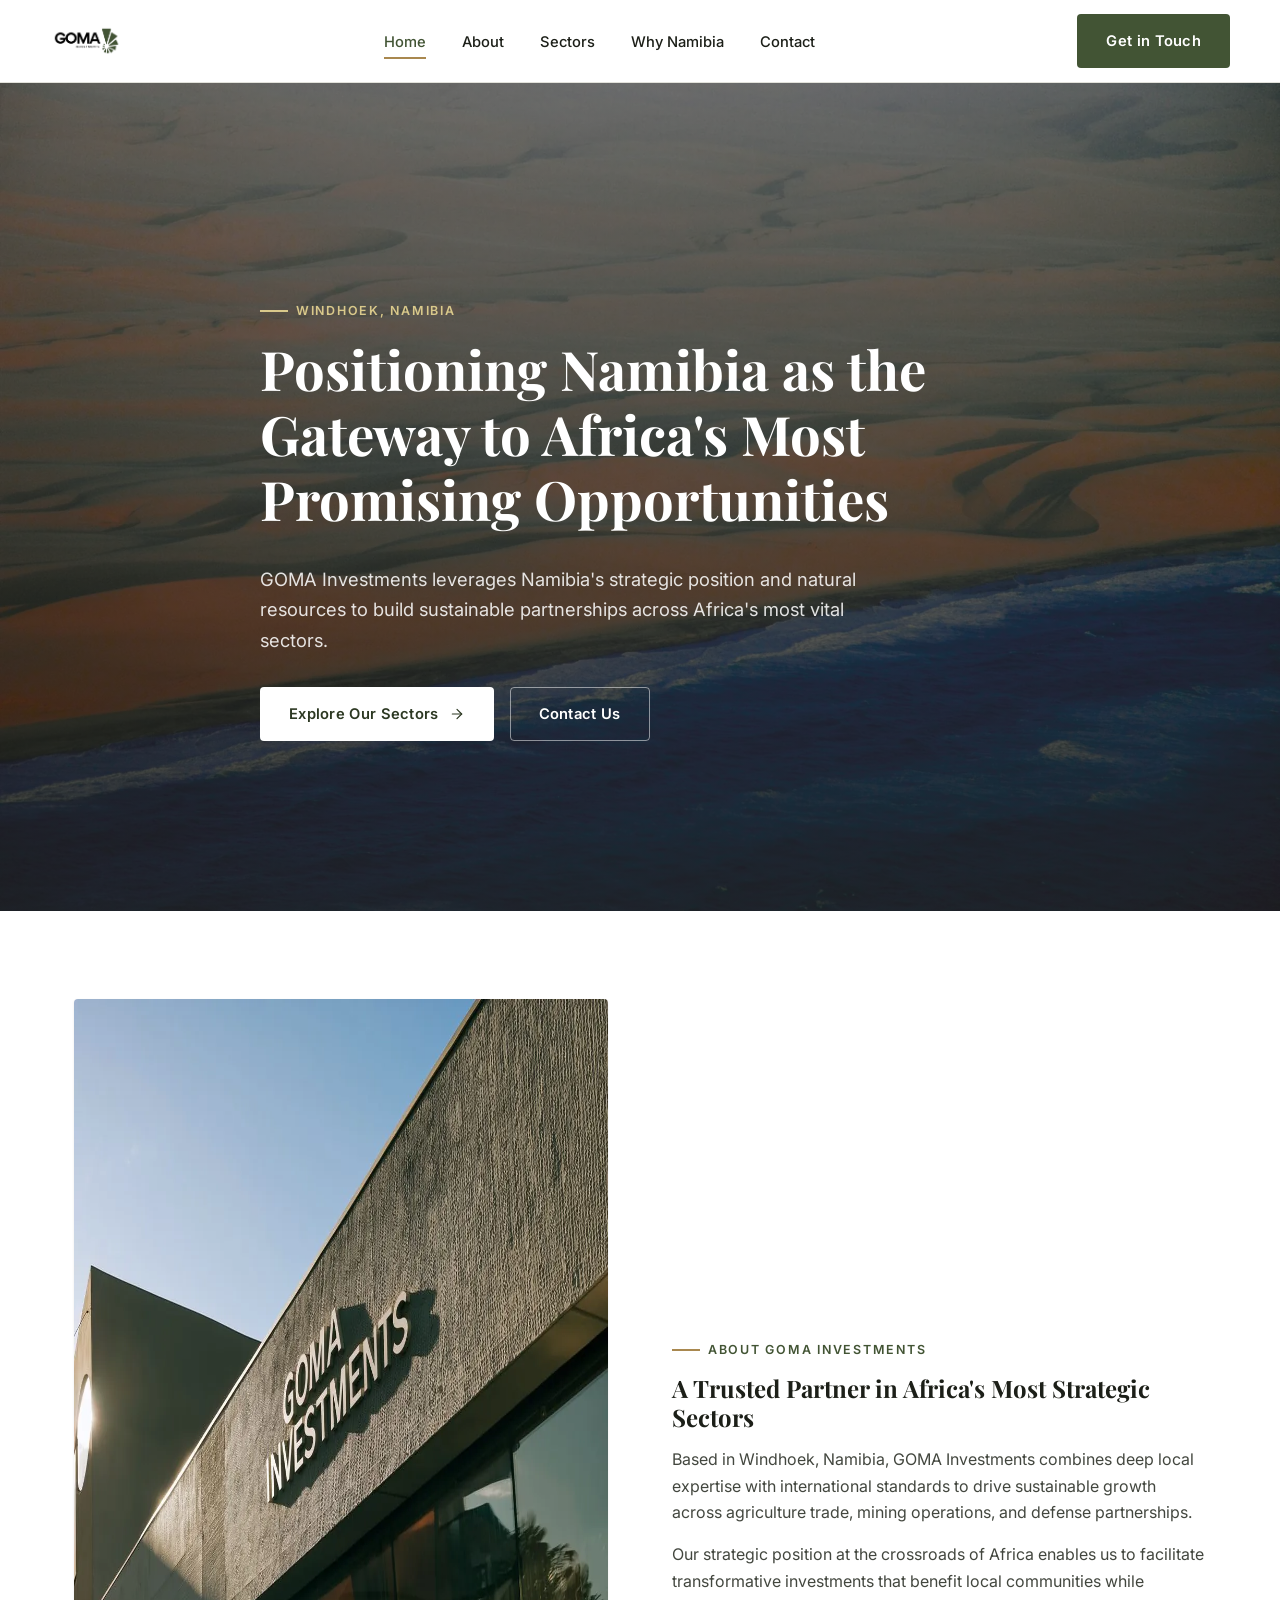
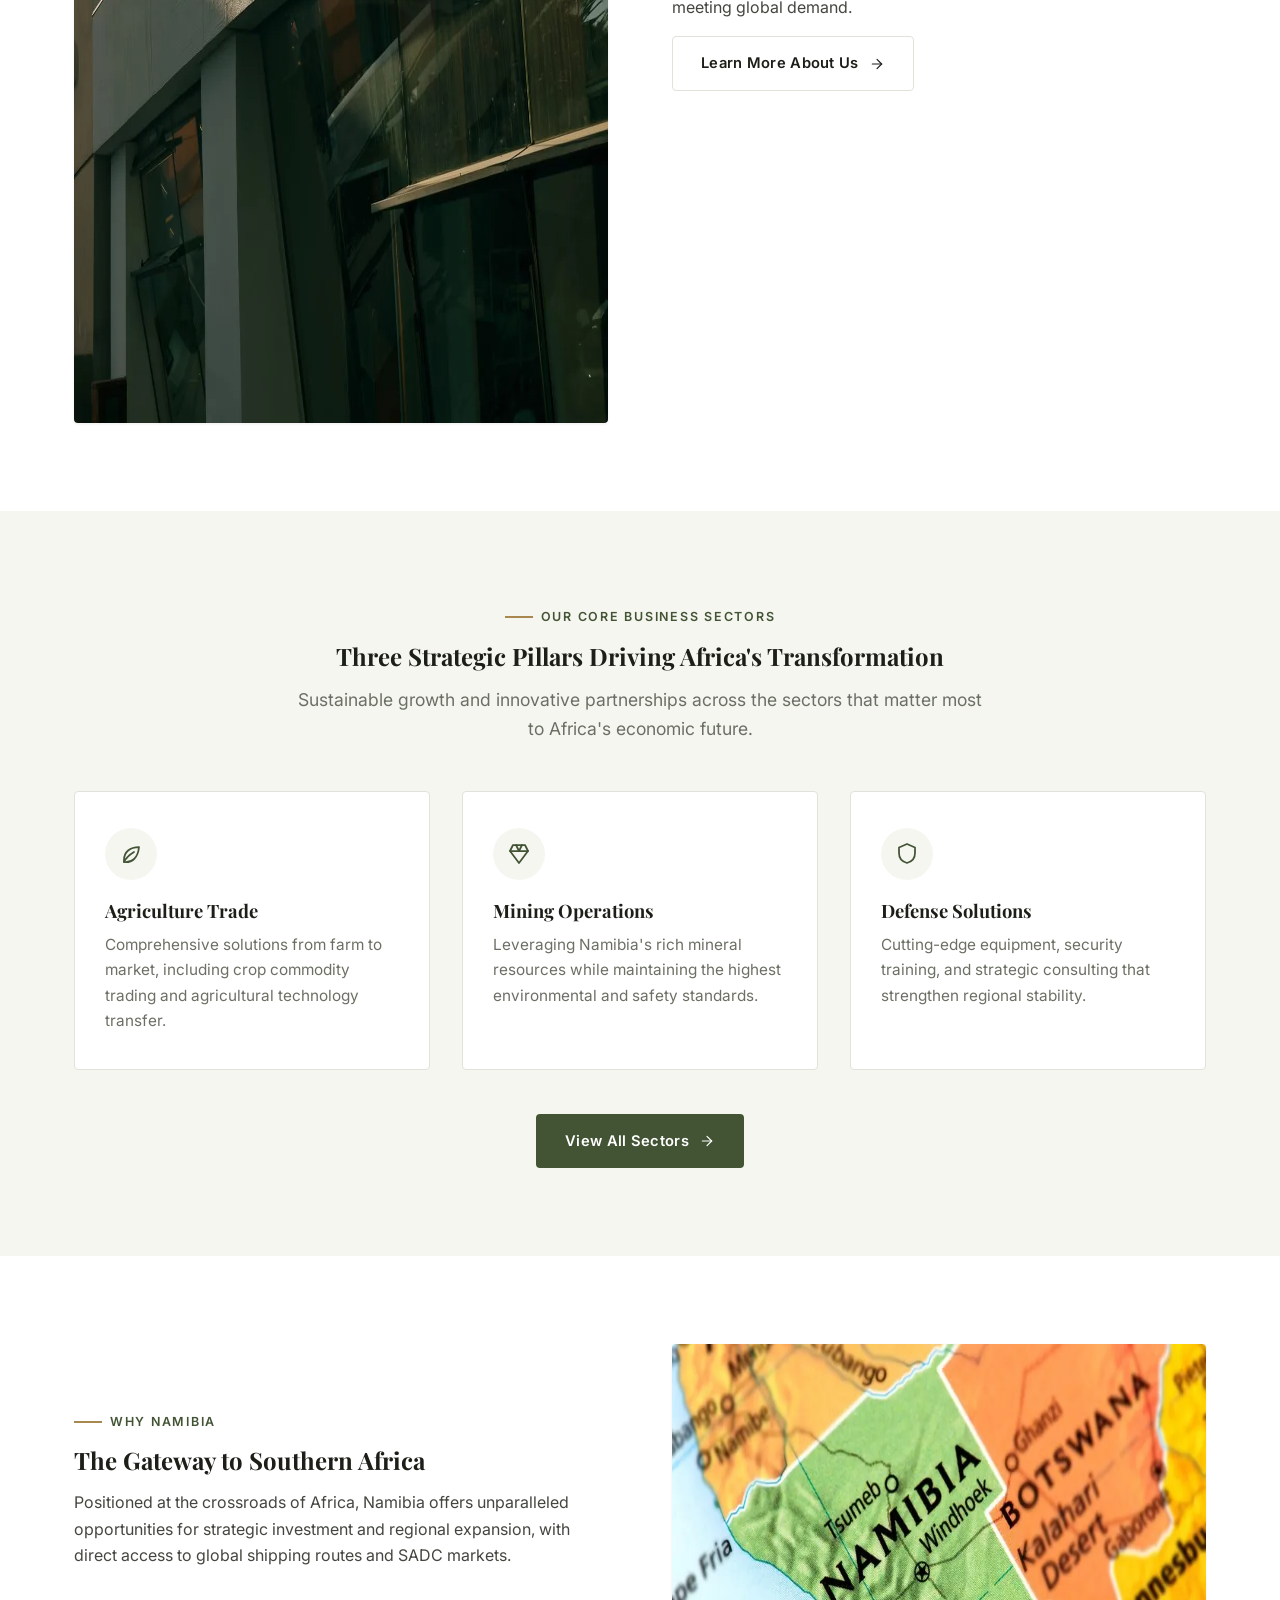
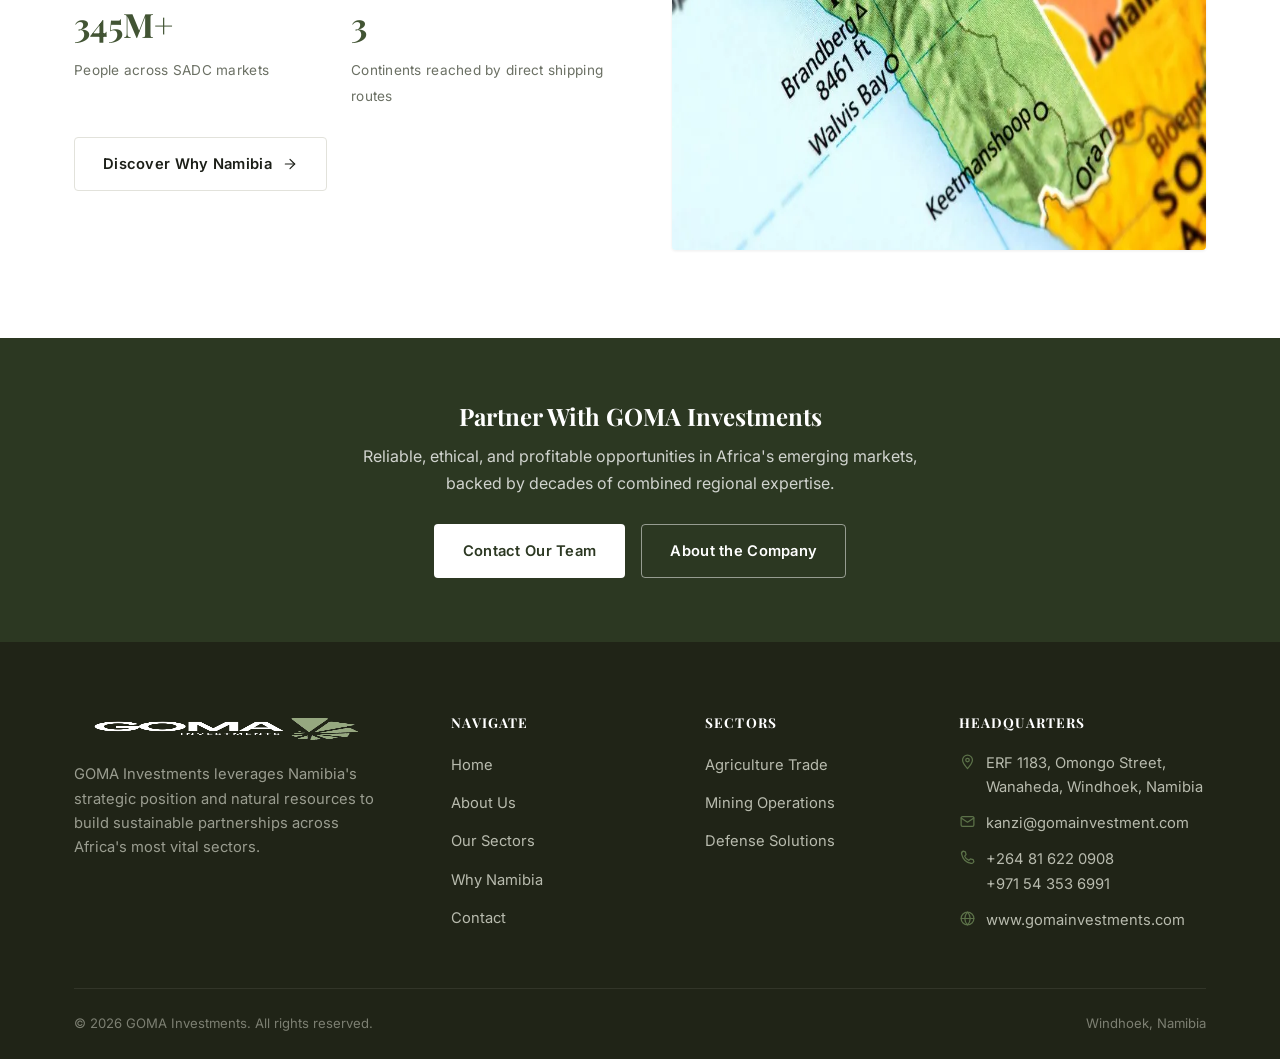
==== index.html @ 932aa3ae "Add GOMA Investments corporate site Multi-page static site built from the company profile PDF: Home," ====
<!DOCTYPE html>
<html lang="en">
<head>
<meta charset="UTF-8">
<meta name="viewport" content="width=device-width, initial-scale=1.0">
<title>GOMA Investments | Gateway to Africa's Opportunities</title>
<meta name="description" content="GOMA Investments is a Windhoek-based partner driving sustainable growth across agriculture trade, mining operations, and defense partnerships in Africa.">
<link rel="icon" type="image/png" sizes="32x32" href="assets/images/favicon-32.png">
<link rel="apple-touch-icon" href="assets/images/favicon-180.png">
<link rel="preconnect" href="https://fonts.googleapis.com">
<link rel="preconnect" href="https://fonts.gstatic.com" crossorigin>
<link href="https://fonts.googleapis.com/css2?family=Inter:wght@400;500;600&family=Playfair+Display:wght@700&display=swap" rel="stylesheet">
<link rel="stylesheet" href="assets/css/style.css">
<link rel="preload" as="image" href="assets/images/hero-skeleton-coast.webp" type="image/webp" fetchpriority="high">
</head>
<body>

<header class="site-header">
  <div class="container header-inner">
    <a href="index.html" class="brand"><img src="assets/images/logo.png" alt="GOMA Investments" width="305" height="143"></a>
    <nav class="main-nav" id="main-nav">
      <ul>
        <li><a href="index.html" aria-current="page">Home</a></li>
        <li><a href="about.html">About</a></li>
        <li><a href="sectors.html">Sectors</a></li>
        <li><a href="why-namibia.html">Why Namibia</a></li>
        <li><a href="contact.html">Contact</a></li>
      </ul>
    </nav>
    <div class="header-actions">
      <a href="contact.html" class="btn btn-primary header-cta">Get in Touch</a>
      <button class="nav-toggle" aria-label="Toggle navigation" aria-expanded="false">
        <svg class="icon" viewBox="0 0 24 24"><line x1="3" y1="6" x2="21" y2="6"/><line x1="3" y1="12" x2="21" y2="12"/><line x1="3" y1="18" x2="21" y2="18"/></svg>
      </button>
    </div>
  </div>
</header>

<main>

  <section class="hero">
    <picture>
      <source srcset="assets/images/hero-skeleton-coast.webp" type="image/webp">
      <img class="hero-bg" src="assets/images/hero-skeleton-coast.jpg" alt="" width="1920" height="1280" fetchpriority="high">
    </picture>
    <div class="container hero-content">
      <span class="eyebrow on-dark">Windhoek, Namibia</span>
      <h1>Positioning Namibia as the Gateway to Africa's Most Promising Opportunities</h1>
      <p class="lede">GOMA Investments leverages Namibia's strategic position and natural resources to build sustainable partnerships across Africa's most vital sectors.</p>
      <div class="hero-actions">
        <a href="sectors.html" class="btn btn-white">Explore Our Sectors
          <svg class="icon" viewBox="0 0 24 24"><line x1="5" y1="12" x2="19" y2="12"/><polyline points="12 5 19 12 12 19"/></svg>
        </a>
        <a href="contact.html" class="btn btn-on-dark">Contact Us</a>
      </div>
    </div>
  </section>

  <section class="section">
    <div class="container split">
      <div class="split-media">
        <picture>
          <source srcset="assets/images/office-building.webp" type="image/webp">
          <img src="assets/images/office-building.jpg" alt="GOMA Investments head office signage in Windhoek" width="1024" height="1024" loading="lazy">
        </picture>
      </div>
      <div class="split-copy">
        <span class="eyebrow">About GOMA Investments</span>
        <h2>A Trusted Partner in Africa's Most Strategic Sectors</h2>
        <p>Based in Windhoek, Namibia, GOMA Investments combines deep local expertise with international standards to drive sustainable growth across agriculture trade, mining operations, and defense partnerships.</p>
        <p>Our strategic position at the crossroads of Africa enables us to facilitate transformative investments that benefit local communities while meeting global demand.</p>
        <a href="about.html" class="btn btn-outline">Learn More About Us
          <svg class="icon" viewBox="0 0 24 24"><line x1="5" y1="12" x2="19" y2="12"/><polyline points="12 5 19 12 12 19"/></svg>
        </a>
      </div>
    </div>
  </section>

  <section class="section section--alt">
    <div class="container">
      <div class="section-head center">
        <span class="eyebrow">Our Core Business Sectors</span>
        <h2>Three Strategic Pillars Driving Africa's Transformation</h2>
        <p class="lede">Sustainable growth and innovative partnerships across the sectors that matter most to Africa's economic future.</p>
      </div>
      <div class="grid grid-3">
        <div class="card">
          <div class="icon-badge">
            <svg class="icon" viewBox="0 0 24 24"><path d="M5 20c8 1 14-4 15-15-9 0-15 5-15 13 0 .8 0 1.4 0 2z"/><path d="M5 20c2-4 5-7 10-10"/></svg>
          </div>
          <h3>Agriculture Trade</h3>
          <p>Comprehensive solutions from farm to market, including crop commodity trading and agricultural technology transfer.</p>
        </div>
        <div class="card">
          <div class="icon-badge">
            <svg class="icon" viewBox="0 0 24 24"><path d="M6 3h12l3 6-9 12L3 9z"/><path d="M3 9h18"/><path d="M9 3l3 6 3-6"/></svg>
          </div>
          <h3>Mining Operations</h3>
          <p>Leveraging Namibia's rich mineral resources while maintaining the highest environmental and safety standards.</p>
        </div>
        <div class="card">
          <div class="icon-badge">
            <svg class="icon" viewBox="0 0 24 24"><path d="M12 2l8 3.5V11c0 5.5-3.4 8.8-8 10-4.6-1.2-8-4.5-8-10V5.5L12 2z"/></svg>
          </div>
          <h3>Defense Solutions</h3>
          <p>Cutting-edge equipment, security training, and strategic consulting that strengthen regional stability.</p>
        </div>
      </div>
      <div class="text-center" style="margin-top:44px;">
        <a href="sectors.html" class="btn btn-primary">View All Sectors
          <svg class="icon" viewBox="0 0 24 24"><line x1="5" y1="12" x2="19" y2="12"/><polyline points="12 5 19 12 12 19"/></svg>
        </a>
      </div>
    </div>
  </section>

  <section class="section">
    <div class="container split reverse">
      <div class="split-media">
        <picture>
          <source srcset="assets/images/namibia-map.webp" type="image/webp">
          <img src="assets/images/namibia-map.jpg" alt="Map of Namibia showing Windhoek and regional neighbors" width="900" height="506" loading="lazy">
        </picture>
      </div>
      <div class="split-copy">
        <span class="eyebrow">Why Namibia</span>
        <h2>The Gateway to Southern Africa</h2>
        <p>Positioned at the crossroads of Africa, Namibia offers unparalleled opportunities for strategic investment and regional expansion, with direct access to global shipping routes and SADC markets.</p>
        <div class="grid grid-2" style="gap:20px; margin: 28px 0;">
          <div class="stat" style="text-align:left;">
            <strong>345M+</strong>
            <span>People across SADC markets</span>
          </div>
          <div class="stat" style="text-align:left;">
            <strong>3</strong>
            <span>Continents reached by direct shipping routes</span>
          </div>
        </div>
        <a href="why-namibia.html" class="btn btn-outline">Discover Why Namibia
          <svg class="icon" viewBox="0 0 24 24"><line x1="5" y1="12" x2="19" y2="12"/><polyline points="12 5 19 12 12 19"/></svg>
        </a>
      </div>
    </div>
  </section>

  <section class="cta-banner">
    <div class="container">
      <h2>Partner With GOMA Investments</h2>
      <p>Reliable, ethical, and profitable opportunities in Africa's emerging markets, backed by decades of combined regional expertise.</p>
      <div class="btn-group">
        <a href="contact.html" class="btn btn-white">Contact Our Team</a>
        <a href="about.html" class="btn btn-on-dark">About the Company</a>
      </div>
    </div>
  </section>

</main>

<footer class="site-footer">
  <div class="container">
    <div class="footer-grid">
      <div class="footer-brand">
        <img src="assets/images/logo-white.png" alt="GOMA Investments" width="305" height="143" loading="lazy">
        <p>GOMA Investments leverages Namibia's strategic position and natural resources to build sustainable partnerships across Africa's most vital sectors.</p>
      </div>
      <div class="footer-col">
        <h4>Navigate</h4>
        <ul>
          <li><a href="index.html">Home</a></li>
          <li><a href="about.html">About Us</a></li>
          <li><a href="sectors.html">Our Sectors</a></li>
          <li><a href="why-namibia.html">Why Namibia</a></li>
          <li><a href="contact.html">Contact</a></li>
        </ul>
      </div>
      <div class="footer-col">
        <h4>Sectors</h4>
        <ul>
          <li><a href="sectors.html#agriculture">Agriculture Trade</a></li>
          <li><a href="sectors.html#mining">Mining Operations</a></li>
          <li><a href="sectors.html#defense">Defense Solutions</a></li>
        </ul>
      </div>
      <div class="footer-col">
        <h4>Headquarters</h4>
        <div class="contact-line">
          <svg class="icon" viewBox="0 0 24 24"><path d="M12 22s7-7.58 7-12a7 7 0 1 0-14 0c0 4.42 7 12 7 12z"/><circle cx="12" cy="10" r="2.5"/></svg>
          <span>ERF 1183, Omongo Street, Wanaheda, Windhoek, Namibia</span>
        </div>
        <div class="contact-line" style="margin-top:12px;">
          <svg class="icon" viewBox="0 0 24 24"><rect x="3" y="5" width="18" height="14" rx="2"/><polyline points="3 7 12 13 21 7"/></svg>
          <a href="mailto:kanzi@gomainvestment.com">kanzi@gomainvestment.com</a>
        </div>
        <div class="contact-line" style="margin-top:12px;">
          <svg class="icon" viewBox="0 0 24 24"><path d="M6 3l3 1 1 4-2 2c1 3 3 5 6 6l2-2 4 1 1 3c-1 2-3 3-5 2-6-1-11-6-12-12-1-2 0-4 2-5z"/></svg>
          <span><a href="tel:+264816220908">+264 81 622 0908</a><br><a href="tel:+971543536991">+971 54 353 6991</a></span>
        </div>
        <div class="contact-line" style="margin-top:12px;">
          <svg class="icon" viewBox="0 0 24 24"><circle cx="12" cy="12" r="9"/><line x1="3" y1="12" x2="21" y2="12"/><path d="M12 3c2.5 2.7 3.8 6 3.8 9s-1.3 6.3-3.8 9c-2.5-2.7-3.8-6-3.8-9s1.3-6.3 3.8-9z"/></svg>
          <a href="https://www.gomainvestments.com" target="_blank" rel="noopener">www.gomainvestments.com</a>
        </div>
      </div>
    </div>
    <div class="footer-bottom">
      <span>&copy; <span data-year>2026</span> GOMA Investments. All rights reserved.</span>
      <span>Windhoek, Namibia</span>
    </div>
  </div>
</footer>

<script src="assets/js/main.js"></script>
</body>
</html>
---- assets/css/style.css ----
/* ==========================================================================
   GOMA Investments — corporate site stylesheet
   ========================================================================== */

:root {
  --color-primary: #425434;
  --color-primary-dark: #2c3822;
  --color-primary-light: #5c7249;
  --color-accent: #a9884f;
  --color-ink: #1c1f18;
  --color-body: #43473f;
  --color-muted: #6b7064;
  --color-line: #e2e2db;
  --color-surface: #ffffff;
  --color-surface-alt: #f6f6f1;
  --color-surface-dark: #202417;

  --font-heading: "Playfair Display", Georgia, "Times New Roman", serif;
  --font-body: "Inter", -apple-system, BlinkMacSystemFont, "Segoe UI", sans-serif;

  --container: 1180px;
  --radius: 4px;
  --shadow-sm: 0 1px 3px rgba(28, 31, 24, 0.08);
  --shadow-md: 0 12px 32px rgba(28, 31, 24, 0.12);
  --transition: 200ms ease;
}

/* ---------- Reset ---------- */
*, *::before, *::after { box-sizing: border-box; }
html { scroll-behavior: smooth; }
body {
  margin: 0;
  font-family: var(--font-body);
  color: var(--color-body);
  background: var(--color-surface);
  line-height: 1.65;
  -webkit-font-smoothing: antialiased;
}
img { max-width: 100%; display: block; }
a { color: inherit; text-decoration: none; }
ul { list-style: none; margin: 0; padding: 0; }
h1, h2, h3, h4 {
  font-family: var(--font-heading);
  color: var(--color-ink);
  line-height: 1.2;
  margin: 0 0 0.6em;
  font-weight: 700;
}
p { margin: 0 0 1em; }
button { font-family: inherit; }

.container {
  width: 100%;
  max-width: var(--container);
  margin: 0 auto;
  padding: 0 24px;
}

/* ---------- Utility ---------- */
.eyebrow {
  display: inline-flex;
  align-items: center;
  gap: 8px;
  font-size: 0.78rem;
  font-weight: 600;
  letter-spacing: 0.14em;
  text-transform: uppercase;
  color: var(--color-primary);
  margin-bottom: 14px;
}
.eyebrow::before {
  content: "";
  width: 28px;
  height: 2px;
  background: var(--color-accent);
  display: inline-block;
}
.eyebrow.on-dark { color: #d9c98b; }
.eyebrow.on-dark::before { background: #d9c98b; }
.section { padding: 88px 0; }
.section--alt { background: var(--color-surface-alt); }
.section--dark { background: var(--color-surface-dark); color: #d9dbd0; }
.section--dark h2, .section--dark h3 { color: #ffffff; }
.section-head { max-width: 700px; margin: 0 0 48px; }
.section-head.center { margin-left: auto; margin-right: auto; text-align: center; }
.lede { font-size: 1.1rem; color: var(--color-muted); }
.text-center { text-align: center; }

.grid { display: grid; gap: 32px; }
.grid-2 { grid-template-columns: repeat(2, 1fr); }
.grid-3 { grid-template-columns: repeat(3, 1fr); }
.grid-4 { grid-template-columns: repeat(4, 1fr); }

.icon {
  width: 22px;
  height: 22px;
  stroke: currentColor;
  fill: none;
  stroke-width: 1.75;
  stroke-linecap: round;
  stroke-linejoin: round;
  flex-shrink: 0;
}

/* ---------- Buttons ---------- */
.btn {
  display: inline-flex;
  align-items: center;
  gap: 10px;
  padding: 14px 28px;
  border-radius: var(--radius);
  font-size: 0.92rem;
  font-weight: 600;
  letter-spacing: 0.02em;
  border: 1px solid transparent;
  cursor: pointer;
  transition: background var(--transition), color var(--transition), border-color var(--transition), transform var(--transition);
}
.btn .icon { width: 16px; height: 16px; }
.btn-primary { background: var(--color-primary); color: #fff; }
.btn-primary:hover { background: var(--color-primary-dark); }
.btn-outline { background: transparent; color: var(--color-ink); border-color: var(--color-line); }
.btn-outline:hover { border-color: var(--color-primary); color: var(--color-primary); }
.btn-on-dark { background: transparent; color: #fff; border-color: rgba(255,255,255,0.5); }
.btn-on-dark:hover { background: #fff; color: var(--color-ink); border-color: #fff; }
.btn-white { background: #fff; color: var(--color-primary-dark); }
.btn-white:hover { background: var(--color-surface-alt); }

/* ---------- Header ---------- */
.site-header {
  position: sticky;
  top: 0;
  z-index: 100;
  background: rgba(255, 255, 255, 0.96);
  border-bottom: 1px solid var(--color-line);
  backdrop-filter: saturate(180%) blur(8px);
}
.header-inner {
  display: flex;
  align-items: center;
  justify-content: space-between;
  padding: 14px 0;
}
.brand { display: flex; align-items: center; }
.brand img { height: 34px; width: auto; }

.main-nav ul { display: flex; align-items: center; gap: 36px; }
.main-nav a {
  font-size: 0.92rem;
  font-weight: 500;
  color: var(--color-ink);
  padding: 6px 0;
  border-bottom: 2px solid transparent;
  transition: color var(--transition), border-color var(--transition);
}
.main-nav a:hover, .main-nav a[aria-current="page"] { color: var(--color-primary); border-color: var(--color-accent); }

.header-actions { display: flex; align-items: center; gap: 24px; }
.header-cta { display: none; }

.nav-toggle {
  display: none;
  align-items: center;
  justify-content: center;
  background: none;
  border: none;
  width: 44px;
  height: 44px;
  padding: 0;
  cursor: pointer;
  color: var(--color-ink);
}
.nav-toggle .icon { width: 24px; height: 24px; }

@media (min-width: 993px) {
  .header-cta { display: inline-flex; }
}

@media (max-width: 992px) {
  .main-nav {
    position: fixed;
    inset: 68px 0 0 0;
    background: #fff;
    transform: translateY(-8px);
    opacity: 0;
    visibility: hidden;
    pointer-events: none;
    transition: opacity var(--transition), transform var(--transition), visibility var(--transition);
    overflow-y: auto;
    border-top: 1px solid var(--color-line);
  }
  .main-nav.is-open {
    opacity: 1;
    visibility: visible;
    pointer-events: auto;
    transform: translateY(0);
  }
  .main-nav ul { flex-direction: column; align-items: flex-start; gap: 0; padding: 12px 24px 32px; }
  .main-nav li { width: 100%; }
  .main-nav a { display: block; padding: 16px 0; border-bottom: 1px solid var(--color-line); width: 100%; }
  .nav-toggle { display: inline-flex; }
}

/* ---------- Hero ---------- */
.hero {
  position: relative;
  color: #fff;
  display: flex;
  align-items: center;
  min-height: 92vh;
  overflow: hidden;
}
.hero-bg, .page-header-bg {
  position: absolute;
  inset: 0;
  width: 100%;
  height: 100%;
  object-fit: cover;
  z-index: 0;
}
.hero::after {
  content: "";
  position: absolute;
  inset: 0;
  z-index: 1;
  background: linear-gradient(180deg, rgba(28, 31, 24, 0.55) 0%, rgba(28, 31, 24, 0.72) 55%, rgba(28, 31, 24, 0.88) 100%);
}
.hero-content { position: relative; z-index: 2; max-width: 760px; padding: 140px 0 100px; }
.hero h1 { color: #fff; font-size: clamp(2.2rem, 4.5vw, 3.4rem); }
.hero .lede { color: rgba(255,255,255,0.86); font-size: 1.15rem; max-width: 600px; }
.hero-actions { display: flex; gap: 16px; flex-wrap: wrap; margin-top: 32px; }

.page-header {
  position: relative;
  color: #fff;
  padding: 200px 0 64px;
  overflow: hidden;
}
.page-header::after {
  content: "";
  position: absolute;
  inset: 0;
  z-index: 1;
  background: rgba(28, 31, 24, 0.68);
}
.page-header .container { position: relative; z-index: 2; }
.page-header h1 { color: #fff; margin-bottom: 10px; font-size: clamp(1.9rem, 4vw, 2.8rem); }
.breadcrumb { font-size: 0.85rem; color: rgba(255,255,255,0.7); }
.breadcrumb a:hover { color: #fff; }

/* ---------- Cards ---------- */
.card {
  background: var(--color-surface);
  border: 1px solid var(--color-line);
  border-radius: var(--radius);
  padding: 36px 30px;
  transition: box-shadow var(--transition), transform var(--transition);
}
.card:hover { box-shadow: var(--shadow-md); transform: translateY(-3px); }
.card .icon-badge { margin-bottom: 20px; }
.card h3 { font-size: 1.15rem; margin-bottom: 10px; }
.card p { color: var(--color-muted); margin-bottom: 0; font-size: 0.96rem; }

.icon-badge {
  width: 52px;
  height: 52px;
  border-radius: 50%;
  background: var(--color-surface-alt);
  color: var(--color-primary);
  display: inline-flex;
  align-items: center;
  justify-content: center;
}
.icon-badge .icon { width: 24px; height: 24px; }

/* ---------- Split / media rows ---------- */
.split {
  display: grid;
  grid-template-columns: 1fr 1fr;
  gap: 64px;
  align-items: center;
}
.split img { border-radius: var(--radius); box-shadow: var(--shadow-sm); }
.split.reverse .split-media { order: 2; }

.stat-strip {
  display: grid;
  grid-template-columns: repeat(4, 1fr);
  gap: 32px;
  padding: 44px 0;
}
.stat { text-align: center; }
.stat strong {
  display: block;
  font-family: var(--font-heading);
  font-size: 2.1rem;
  color: var(--color-primary);
  margin-bottom: 4px;
}
.stat span { font-size: 0.85rem; color: var(--color-muted); letter-spacing: 0.02em; }
.section--dark .stat strong { color: #ffffff; }
.section--dark .stat span { color: #b8bbae; }

/* ---------- Sector blocks ---------- */
.sector-block {
  display: grid;
  grid-template-columns: 1fr 1fr;
  gap: 0;
  border: 1px solid var(--color-line);
  border-radius: var(--radius);
  overflow: hidden;
  margin-bottom: 32px;
}
.sector-media {
  position: relative;
  min-height: 320px;
  background-size: cover;
  background-position: center;
}
.sector-media.is-graphic {
  background: linear-gradient(135deg, var(--color-primary-dark), var(--color-primary) 60%, var(--color-primary-light));
  display: flex;
  align-items: center;
  justify-content: center;
}
.sector-media.is-graphic .icon { width: 92px; height: 92px; stroke-width: 1; color: rgba(255,255,255,0.9); }
.sector-copy { padding: 48px; display: flex; flex-direction: column; justify-content: center; }
.sector-copy .icon-badge { margin-bottom: 18px; }
.sector-copy h2 { font-size: 1.6rem; }
.sector-list { margin-top: 20px; display: grid; gap: 12px; }
.sector-list li { display: flex; align-items: flex-start; gap: 10px; font-size: 0.95rem; color: var(--color-body); }
.sector-list .icon { width: 18px; height: 18px; color: var(--color-primary); margin-top: 2px; }
.sector-block.reverse .sector-copy { order: 2; }
.sector-block.reverse .sector-media { order: 1; }

/* ---------- CTA banner ---------- */
.cta-banner {
  background: var(--color-primary-dark);
  color: #fff;
  padding: 64px 0;
  text-align: center;
}
.cta-banner h2 { color: #fff; margin-bottom: 12px; }
.cta-banner p { color: rgba(255,255,255,0.78); max-width: 560px; margin: 0 auto 28px; }
.cta-banner .btn-group { display: flex; gap: 16px; justify-content: center; flex-wrap: wrap; }

/* ---------- Contact ---------- */
.contact-grid { display: grid; grid-template-columns: 1fr 1.2fr; gap: 48px; }
.contact-info-list { display: grid; gap: 24px; margin-top: 28px; }
.contact-info-item { display: flex; gap: 16px; align-items: flex-start; }
.contact-info-item h4 { margin-bottom: 4px; font-size: 1rem; }
.contact-info-item p { color: var(--color-muted); margin-bottom: 0; }
.map-frame {
  width: 100%;
  height: 100%;
  min-height: 420px;
  border: 1px solid var(--color-line);
  border-radius: var(--radius);
  overflow: hidden;
}
.map-frame iframe { width: 100%; height: 100%; min-height: 420px; border: 0; filter: grayscale(0.15) contrast(1.02); }

/* ---------- Footer ---------- */
.site-footer { background: var(--color-surface-dark); color: #b8bbae; padding: 72px 0 0; }
.footer-grid {
  display: grid;
  grid-template-columns: 1.6fr 1fr 1fr 1.2fr;
  gap: 48px;
  padding-bottom: 56px;
  border-bottom: 1px solid rgba(255,255,255,0.08);
}
.footer-brand img { height: 30px; margin-bottom: 18px; }
.footer-brand p { color: #9a9d90; font-size: 0.92rem; max-width: 320px; }
.footer-col h4 { color: #fff; font-size: 0.85rem; letter-spacing: 0.08em; text-transform: uppercase; margin-bottom: 20px; }
.footer-col ul { display: grid; gap: 12px; }
.footer-col a { font-size: 0.92rem; color: #b8bbae; transition: color var(--transition); }
.footer-col a:hover { color: #fff; }
.footer-col .contact-line { display: flex; gap: 10px; align-items: flex-start; font-size: 0.92rem; color: #b8bbae; }
.footer-col .icon { width: 17px; height: 17px; margin-top: 2px; color: var(--color-primary-light); }
.footer-bottom {
  display: flex;
  justify-content: space-between;
  align-items: center;
  padding: 24px 0;
  font-size: 0.82rem;
  color: #7c7f72;
  flex-wrap: wrap;
  gap: 12px;
}

/* ---------- Responsive ---------- */
@media (max-width: 900px) {
  .grid-4 { grid-template-columns: repeat(2, 1fr); }
  .grid-3 { grid-template-columns: repeat(2, 1fr); }
  .grid-2 { grid-template-columns: 1fr; }
  .split { grid-template-columns: 1fr; gap: 36px; }
  .split.reverse .split-media { order: 0; }
  .sector-block, .sector-block.reverse { grid-template-columns: 1fr; }
  .sector-block.reverse .sector-copy, .sector-block.reverse .sector-media { order: 0; }
  .sector-copy { padding: 36px 28px; }
  .sector-media { min-height: 240px; }
  .footer-grid { grid-template-columns: 1fr 1fr; }
  .contact-grid { grid-template-columns: 1fr; }
  .stat-strip { grid-template-columns: repeat(2, 1fr); }
  .map-frame, .map-frame iframe { min-height: 320px; }
}
@media (max-width: 560px) {
  .section { padding: 56px 0; }
  .grid { gap: 24px; }
  .grid-4, .grid-3 { grid-template-columns: 1fr; }
  .footer-grid { grid-template-columns: 1fr; }
  .stat-strip { grid-template-columns: 1fr 1fr; gap: 20px; }
  .hero { min-height: 640px; }
  .hero-content { padding: 120px 0 56px; }
  .page-header { padding: 128px 0 40px; }
  .card { padding: 28px 22px; }
  .sector-copy { padding: 28px 22px; }
  .split-copy .btn, .cta-banner .btn { width: 100%; justify-content: center; }
}
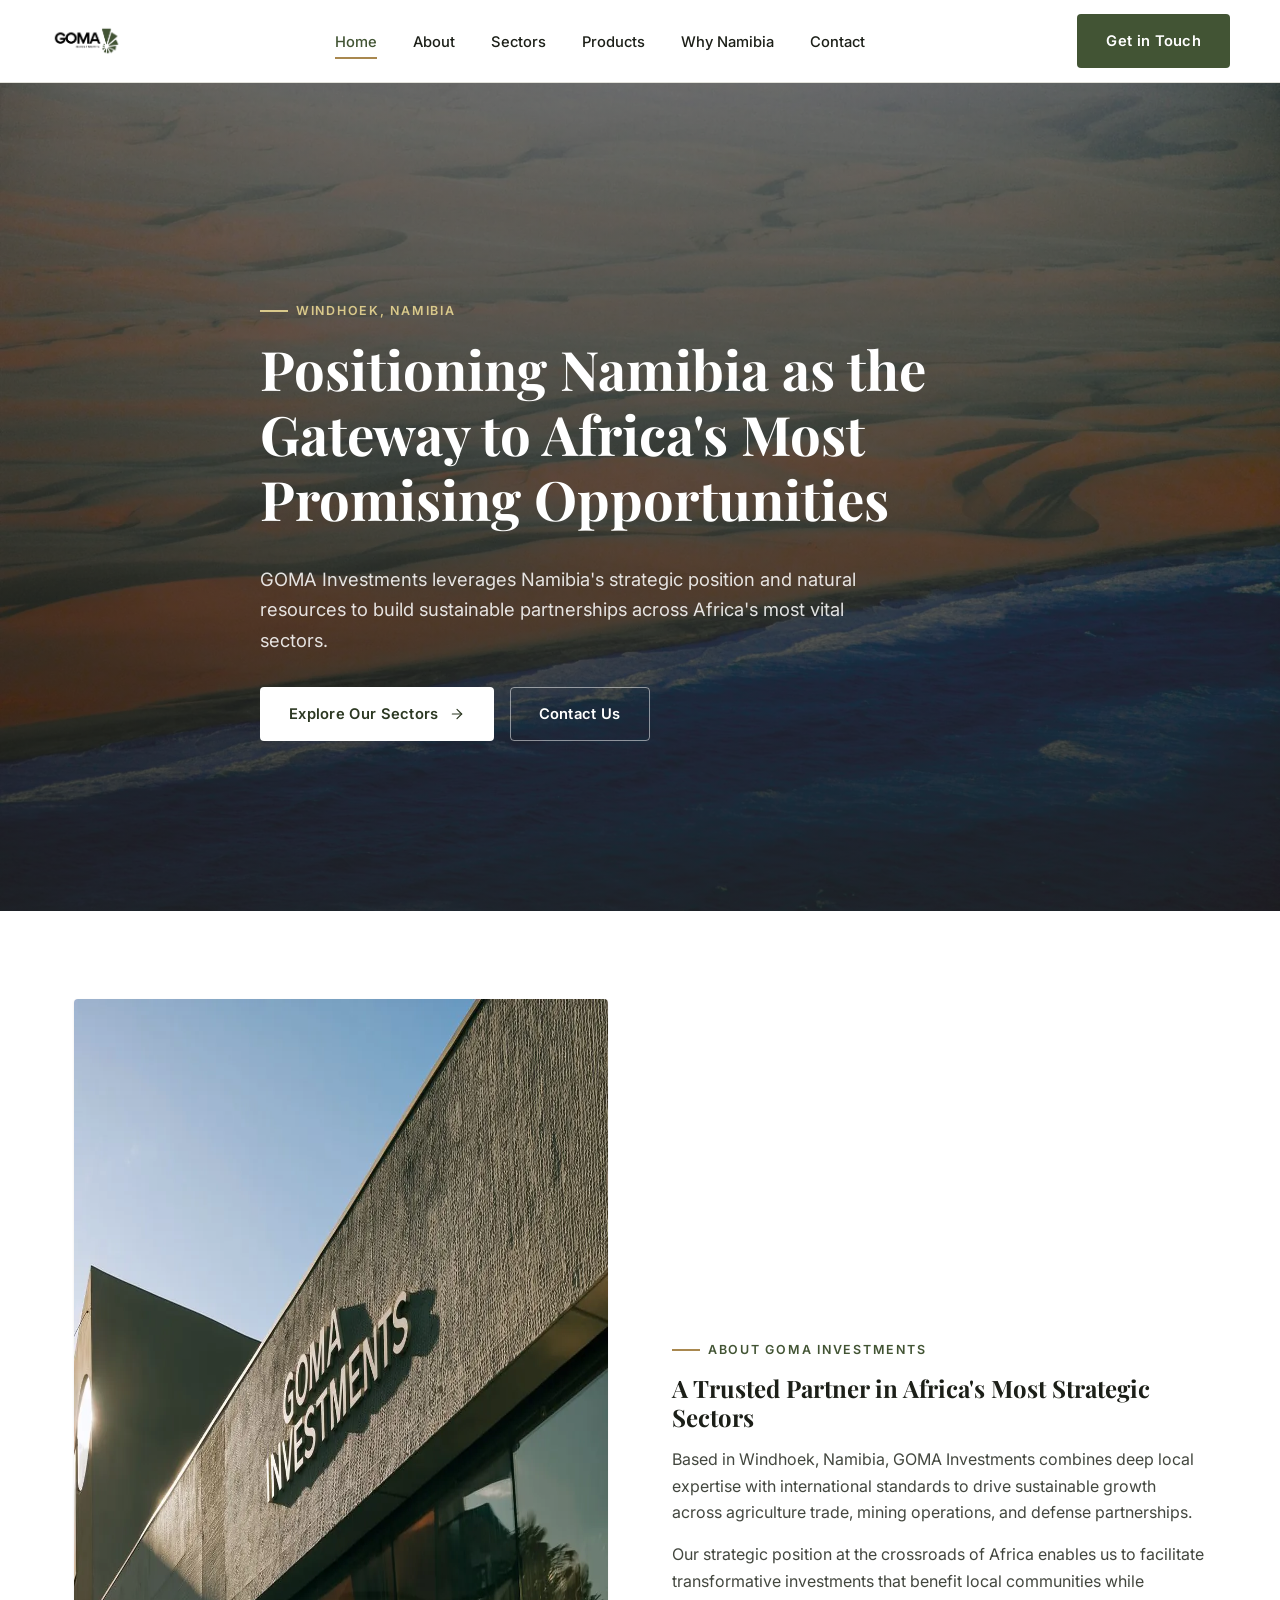
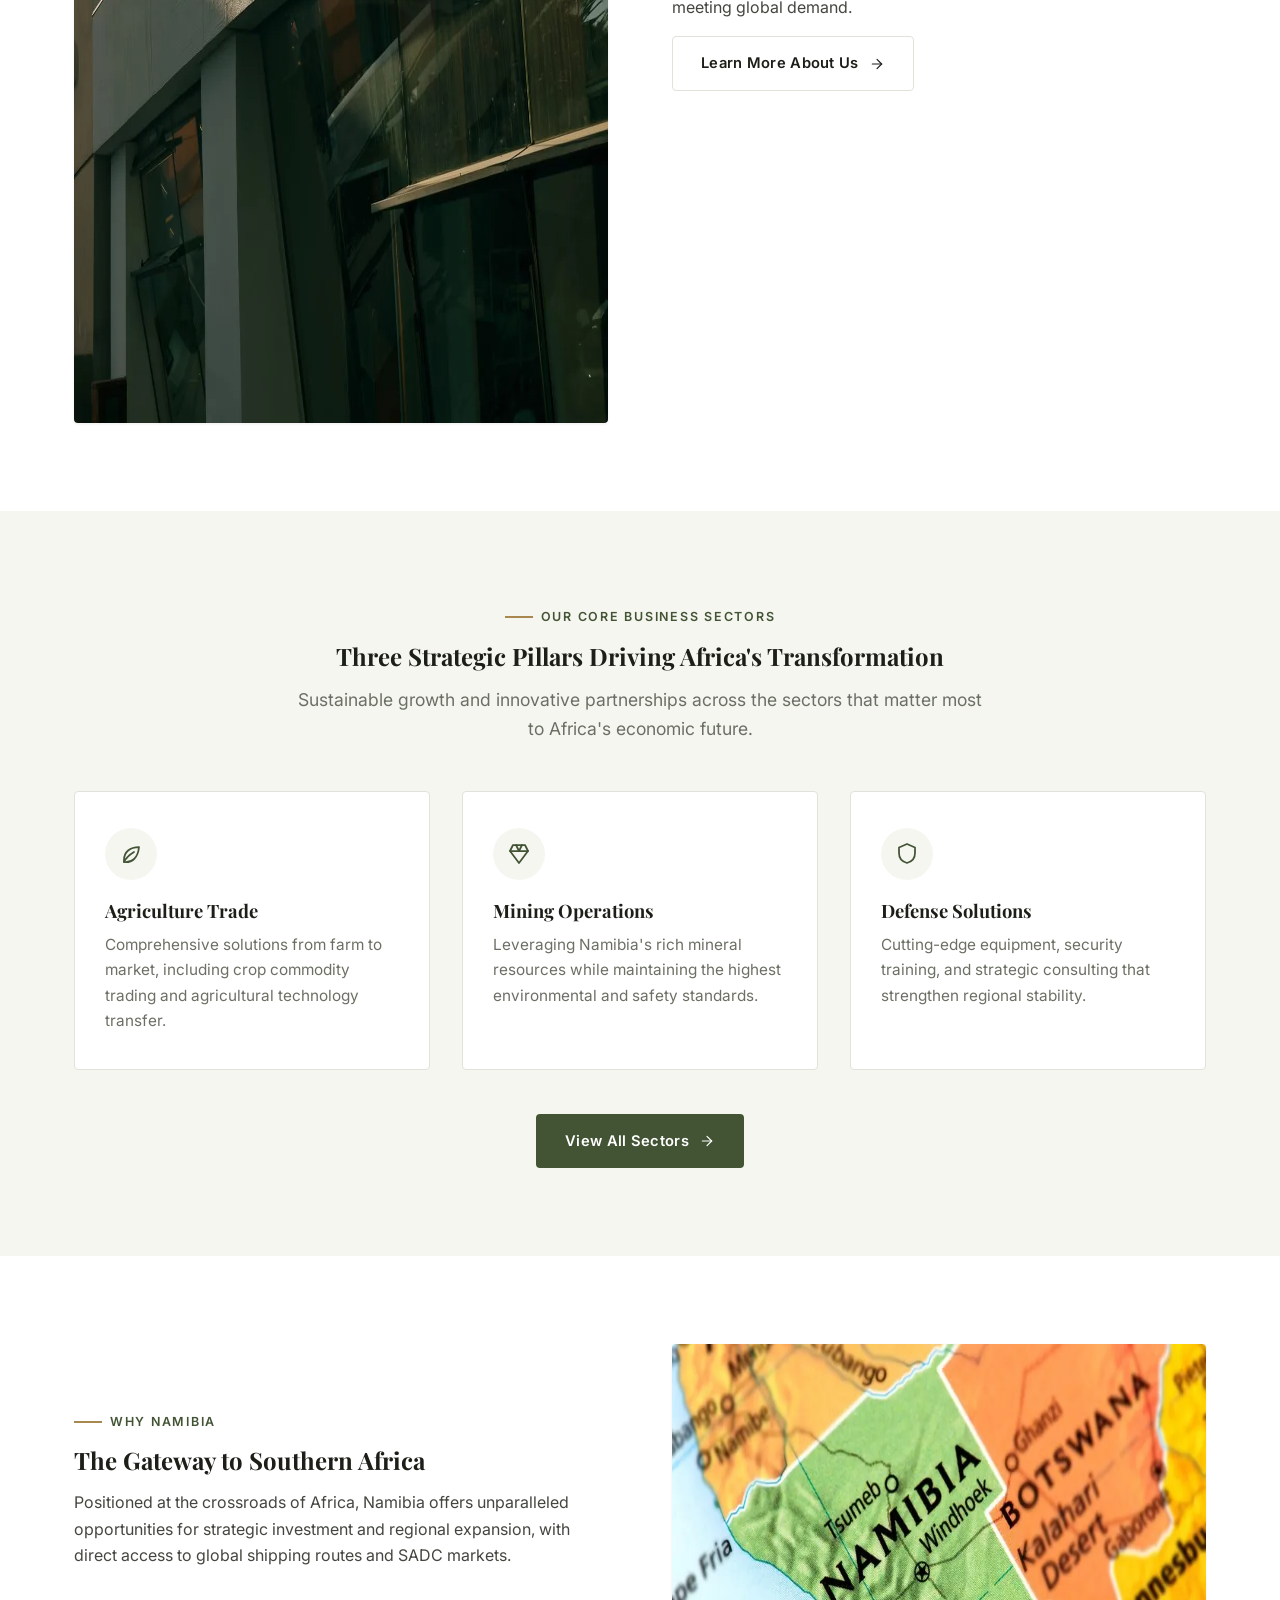
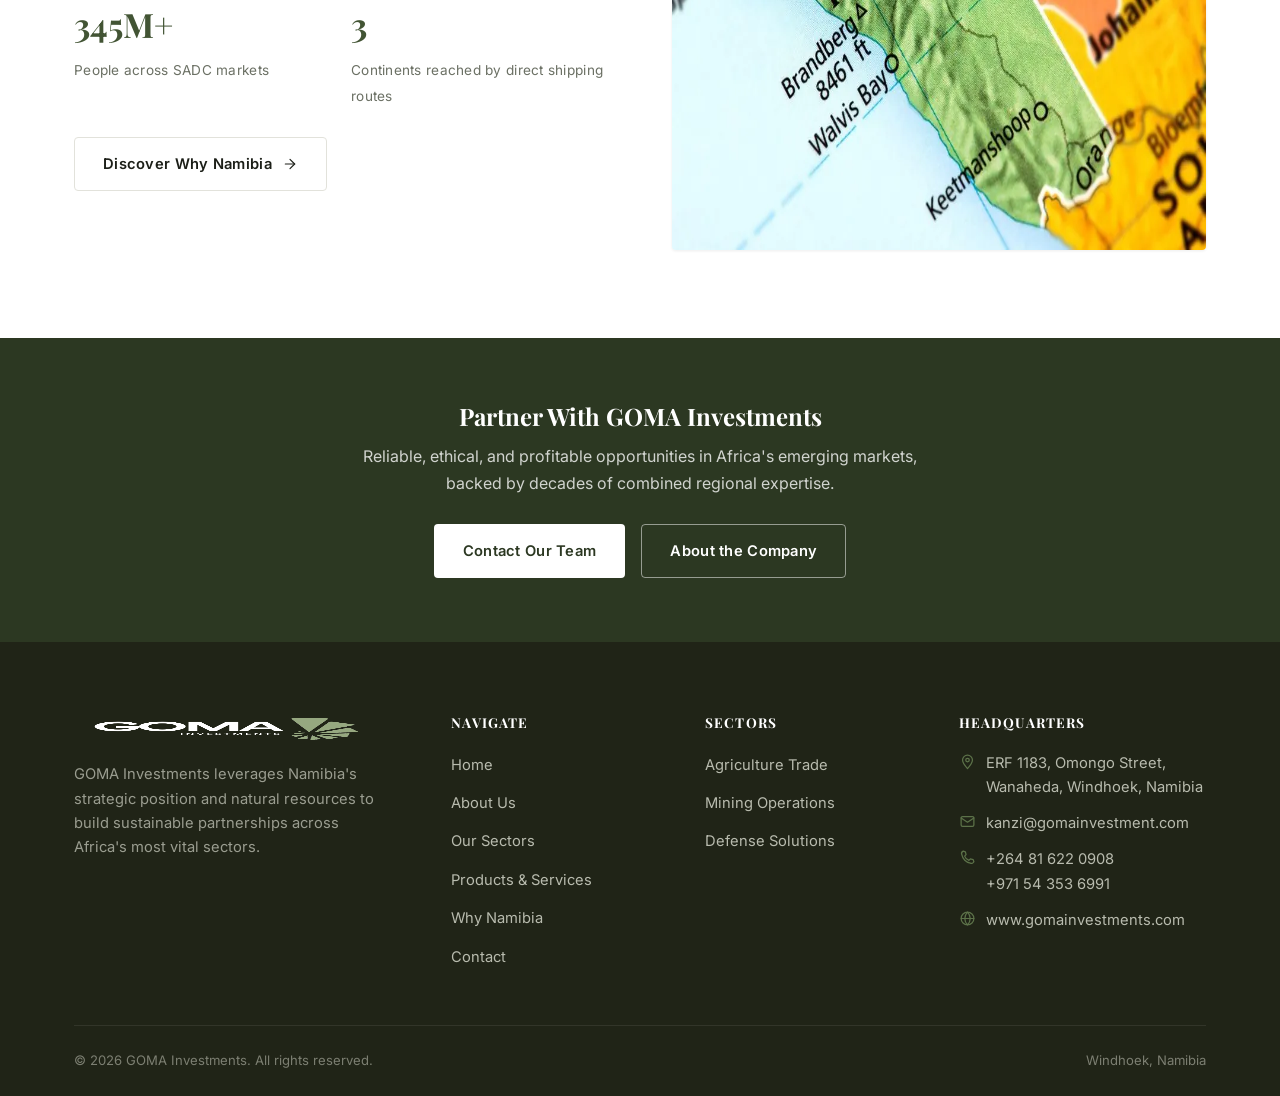
==== commit 719f25f7: "Add Products & Services page and fix mobile nav menu Adds a new page showcasing sourcing/procurement" ====
--- a/index.html
+++ b/index.html
@@ -23,6 +23,7 @@
         <li><a href="index.html" aria-current="page">Home</a></li>
         <li><a href="about.html">About</a></li>
         <li><a href="sectors.html">Sectors</a></li>
+        <li><a href="products.html">Products</a></li>
         <li><a href="why-namibia.html">Why Namibia</a></li>
         <li><a href="contact.html">Contact</a></li>
       </ul>
@@ -169,6 +170,7 @@
           <li><a href="index.html">Home</a></li>
           <li><a href="about.html">About Us</a></li>
           <li><a href="sectors.html">Our Sectors</a></li>
+          <li><a href="products.html">Products &amp; Services</a></li>
           <li><a href="why-namibia.html">Why Namibia</a></li>
           <li><a href="contact.html">Contact</a></li>
         </ul>
--- a/assets/css/style.css
+++ b/assets/css/style.css
@@ -131,9 +131,8 @@
   position: sticky;
   top: 0;
   z-index: 100;
-  background: rgba(255, 255, 255, 0.96);
+  background: rgba(255, 255, 255, 0.98);
   border-bottom: 1px solid var(--color-line);
-  backdrop-filter: saturate(180%) blur(8px);
 }
 .header-inner {
   display: flex;
@@ -179,7 +178,10 @@
 @media (max-width: 992px) {
   .main-nav {
     position: fixed;
-    inset: 68px 0 0 0;
+    top: 73px;
+    right: 0;
+    bottom: 0;
+    left: 0;
     background: #fff;
     transform: translateY(-8px);
     opacity: 0;
@@ -333,6 +335,50 @@
 .sector-block.reverse .sector-copy { order: 2; }
 .sector-block.reverse .sector-media { order: 1; }
 
+/* ---------- Tag pills ---------- */
+.tag-list { display: flex; flex-wrap: wrap; gap: 10px; margin: 24px 0 0; }
+.tag-pill {
+  padding: 8px 16px;
+  background: var(--color-surface-alt);
+  border: 1px solid var(--color-line);
+  border-radius: 999px;
+  font-size: 0.85rem;
+  font-weight: 500;
+  color: var(--color-body);
+}
+
+/* ---------- Product gallery ---------- */
+.gallery-grid {
+  display: grid;
+  grid-template-columns: repeat(3, 1fr);
+  gap: 16px;
+  margin-top: 32px;
+}
+.gallery-item {
+  position: relative;
+  display: block;
+  aspect-ratio: 4 / 3;
+  overflow: hidden;
+  border-radius: var(--radius);
+  border: 1px solid var(--color-line);
+}
+.gallery-item img {
+  width: 100%;
+  height: 100%;
+  object-fit: cover;
+  transition: transform 300ms ease;
+}
+.gallery-item:hover img { transform: scale(1.06); }
+.gallery-caption {
+  position: absolute;
+  inset: auto 0 0 0;
+  padding: 22px 14px 10px;
+  background: linear-gradient(180deg, rgba(28,31,24,0) 0%, rgba(28,31,24,0.78) 100%);
+  color: #fff;
+  font-size: 0.82rem;
+  font-weight: 500;
+}
+
 /* ---------- CTA banner ---------- */
 .cta-banner {
   background: var(--color-primary-dark);
@@ -403,6 +449,7 @@
   .contact-grid { grid-template-columns: 1fr; }
   .stat-strip { grid-template-columns: repeat(2, 1fr); }
   .map-frame, .map-frame iframe { min-height: 320px; }
+  .gallery-grid { grid-template-columns: repeat(2, 1fr); }
 }
 @media (max-width: 560px) {
   .section { padding: 56px 0; }
@@ -416,4 +463,5 @@
   .card { padding: 28px 22px; }
   .sector-copy { padding: 28px 22px; }
   .split-copy .btn, .cta-banner .btn { width: 100%; justify-content: center; }
-}
+  .gallery-grid { grid-template-columns: 1fr 1fr; gap: 10px; }
+}
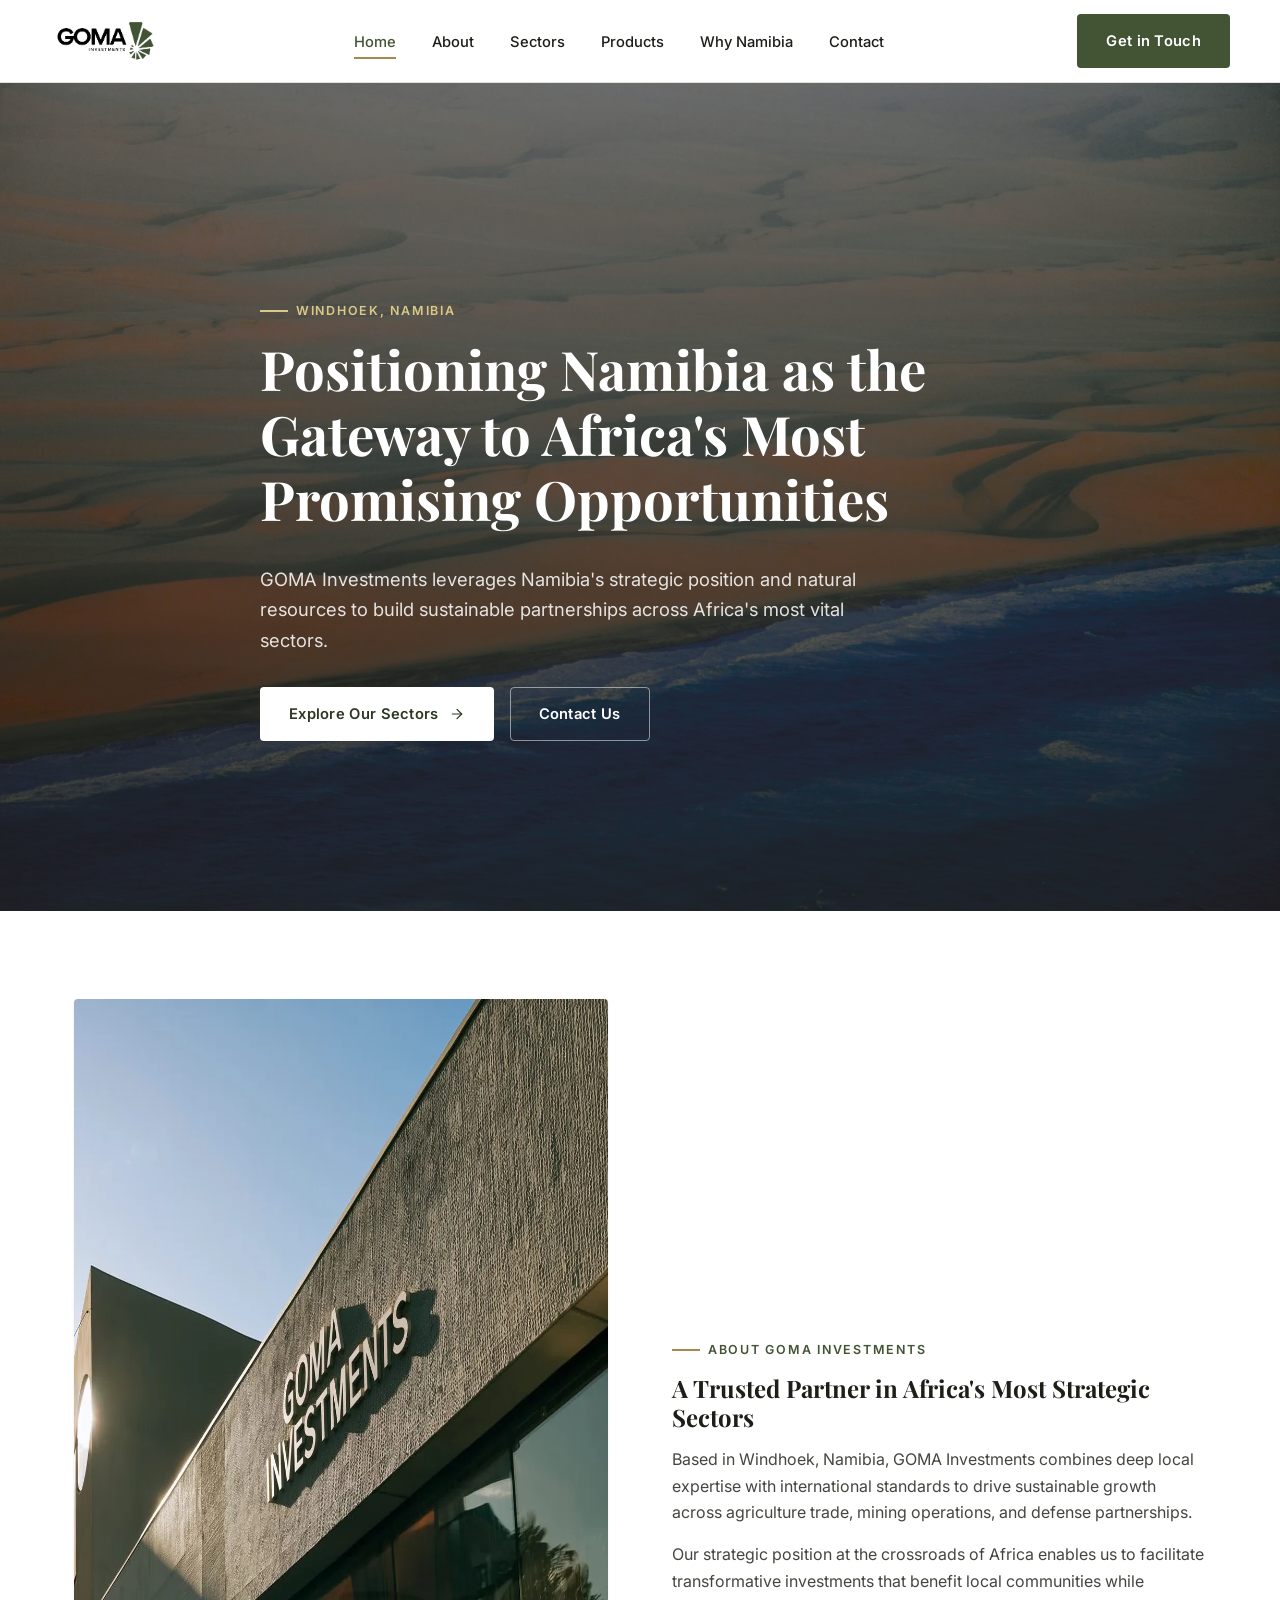
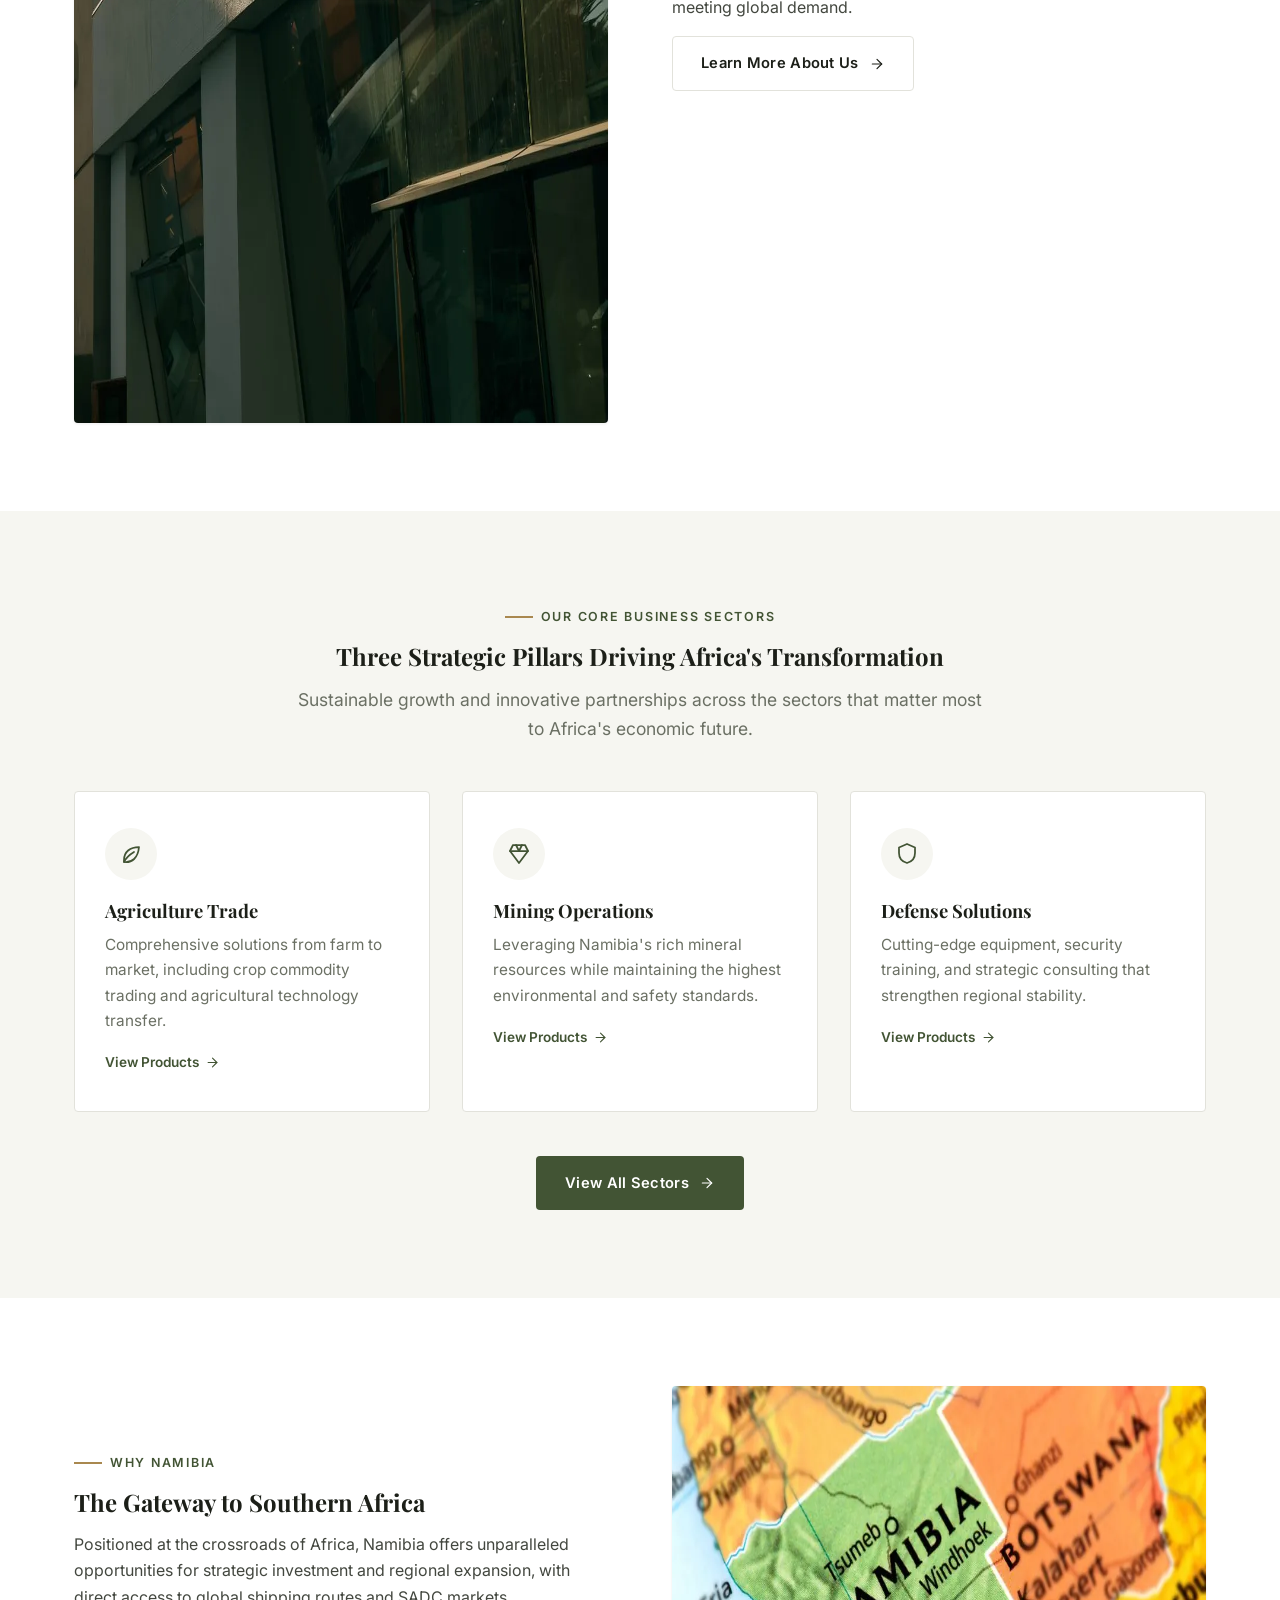
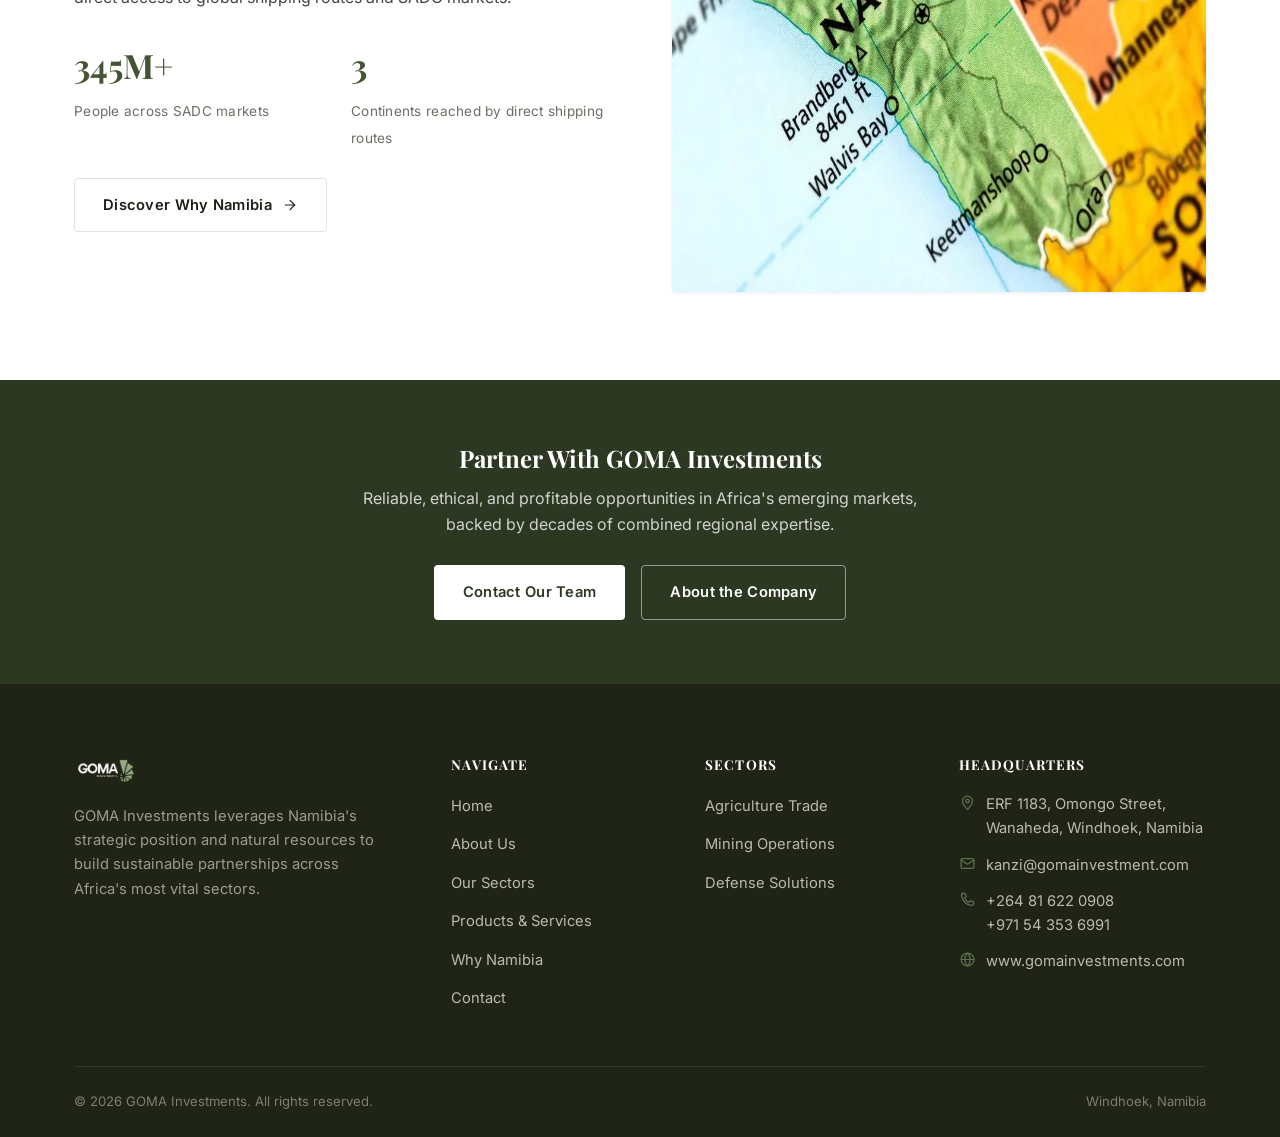
==== commit f1a10a80: "Add Defense product gallery, fix logo sizing, link sector cards Adds surveillance drone and protecti" ====
--- a/index.html
+++ b/index.html
@@ -85,27 +85,36 @@
         <p class="lede">Sustainable growth and innovative partnerships across the sectors that matter most to Africa's economic future.</p>
       </div>
       <div class="grid grid-3">
-        <div class="card">
+        <a href="products.html#agro" class="card">
           <div class="icon-badge">
             <svg class="icon" viewBox="0 0 24 24"><path d="M5 20c8 1 14-4 15-15-9 0-15 5-15 13 0 .8 0 1.4 0 2z"/><path d="M5 20c2-4 5-7 10-10"/></svg>
           </div>
           <h3>Agriculture Trade</h3>
           <p>Comprehensive solutions from farm to market, including crop commodity trading and agricultural technology transfer.</p>
-        </div>
-        <div class="card">
+          <span class="card-link">View Products
+            <svg class="icon" viewBox="0 0 24 24"><line x1="5" y1="12" x2="19" y2="12"/><polyline points="12 5 19 12 12 19"/></svg>
+          </span>
+        </a>
+        <a href="products.html#mining" class="card">
           <div class="icon-badge">
             <svg class="icon" viewBox="0 0 24 24"><path d="M6 3h12l3 6-9 12L3 9z"/><path d="M3 9h18"/><path d="M9 3l3 6 3-6"/></svg>
           </div>
           <h3>Mining Operations</h3>
           <p>Leveraging Namibia's rich mineral resources while maintaining the highest environmental and safety standards.</p>
-        </div>
-        <div class="card">
+          <span class="card-link">View Products
+            <svg class="icon" viewBox="0 0 24 24"><line x1="5" y1="12" x2="19" y2="12"/><polyline points="12 5 19 12 12 19"/></svg>
+          </span>
+        </a>
+        <a href="products.html#defense" class="card">
           <div class="icon-badge">
             <svg class="icon" viewBox="0 0 24 24"><path d="M12 2l8 3.5V11c0 5.5-3.4 8.8-8 10-4.6-1.2-8-4.5-8-10V5.5L12 2z"/></svg>
           </div>
           <h3>Defense Solutions</h3>
           <p>Cutting-edge equipment, security training, and strategic consulting that strengthen regional stability.</p>
-        </div>
+          <span class="card-link">View Products
+            <svg class="icon" viewBox="0 0 24 24"><line x1="5" y1="12" x2="19" y2="12"/><polyline points="12 5 19 12 12 19"/></svg>
+          </span>
+        </a>
       </div>
       <div class="text-center" style="margin-top:44px;">
         <a href="sectors.html" class="btn btn-primary">View All Sectors
--- a/assets/css/style.css
+++ b/assets/css/style.css
@@ -141,7 +141,7 @@
   padding: 14px 0;
 }
 .brand { display: flex; align-items: center; }
-.brand img { height: 34px; width: auto; }
+.brand img { height: 52px; width: auto; }
 
 .main-nav ul { display: flex; align-items: center; gap: 36px; }
 .main-nav a {
@@ -252,6 +252,7 @@
 
 /* ---------- Cards ---------- */
 .card {
+  display: block;
   background: var(--color-surface);
   border: 1px solid var(--color-line);
   border-radius: var(--radius);
@@ -262,6 +263,17 @@
 .card .icon-badge { margin-bottom: 20px; }
 .card h3 { font-size: 1.15rem; margin-bottom: 10px; }
 .card p { color: var(--color-muted); margin-bottom: 0; font-size: 0.96rem; }
+.card-link {
+  display: inline-flex;
+  align-items: center;
+  gap: 6px;
+  margin-top: 18px;
+  font-size: 0.85rem;
+  font-weight: 600;
+  color: var(--color-primary);
+}
+.card-link .icon { width: 15px; height: 15px; transition: transform var(--transition); }
+.card:hover .card-link .icon { transform: translateX(3px); }
 
 .icon-badge {
   width: 52px;
@@ -415,7 +427,7 @@
   padding-bottom: 56px;
   border-bottom: 1px solid rgba(255,255,255,0.08);
 }
-.footer-brand img { height: 30px; margin-bottom: 18px; }
+.footer-brand img { height: 30px; width: auto; margin-bottom: 18px; }
 .footer-brand p { color: #9a9d90; font-size: 0.92rem; max-width: 320px; }
 .footer-col h4 { color: #fff; font-size: 0.85rem; letter-spacing: 0.08em; text-transform: uppercase; margin-bottom: 20px; }
 .footer-col ul { display: grid; gap: 12px; }
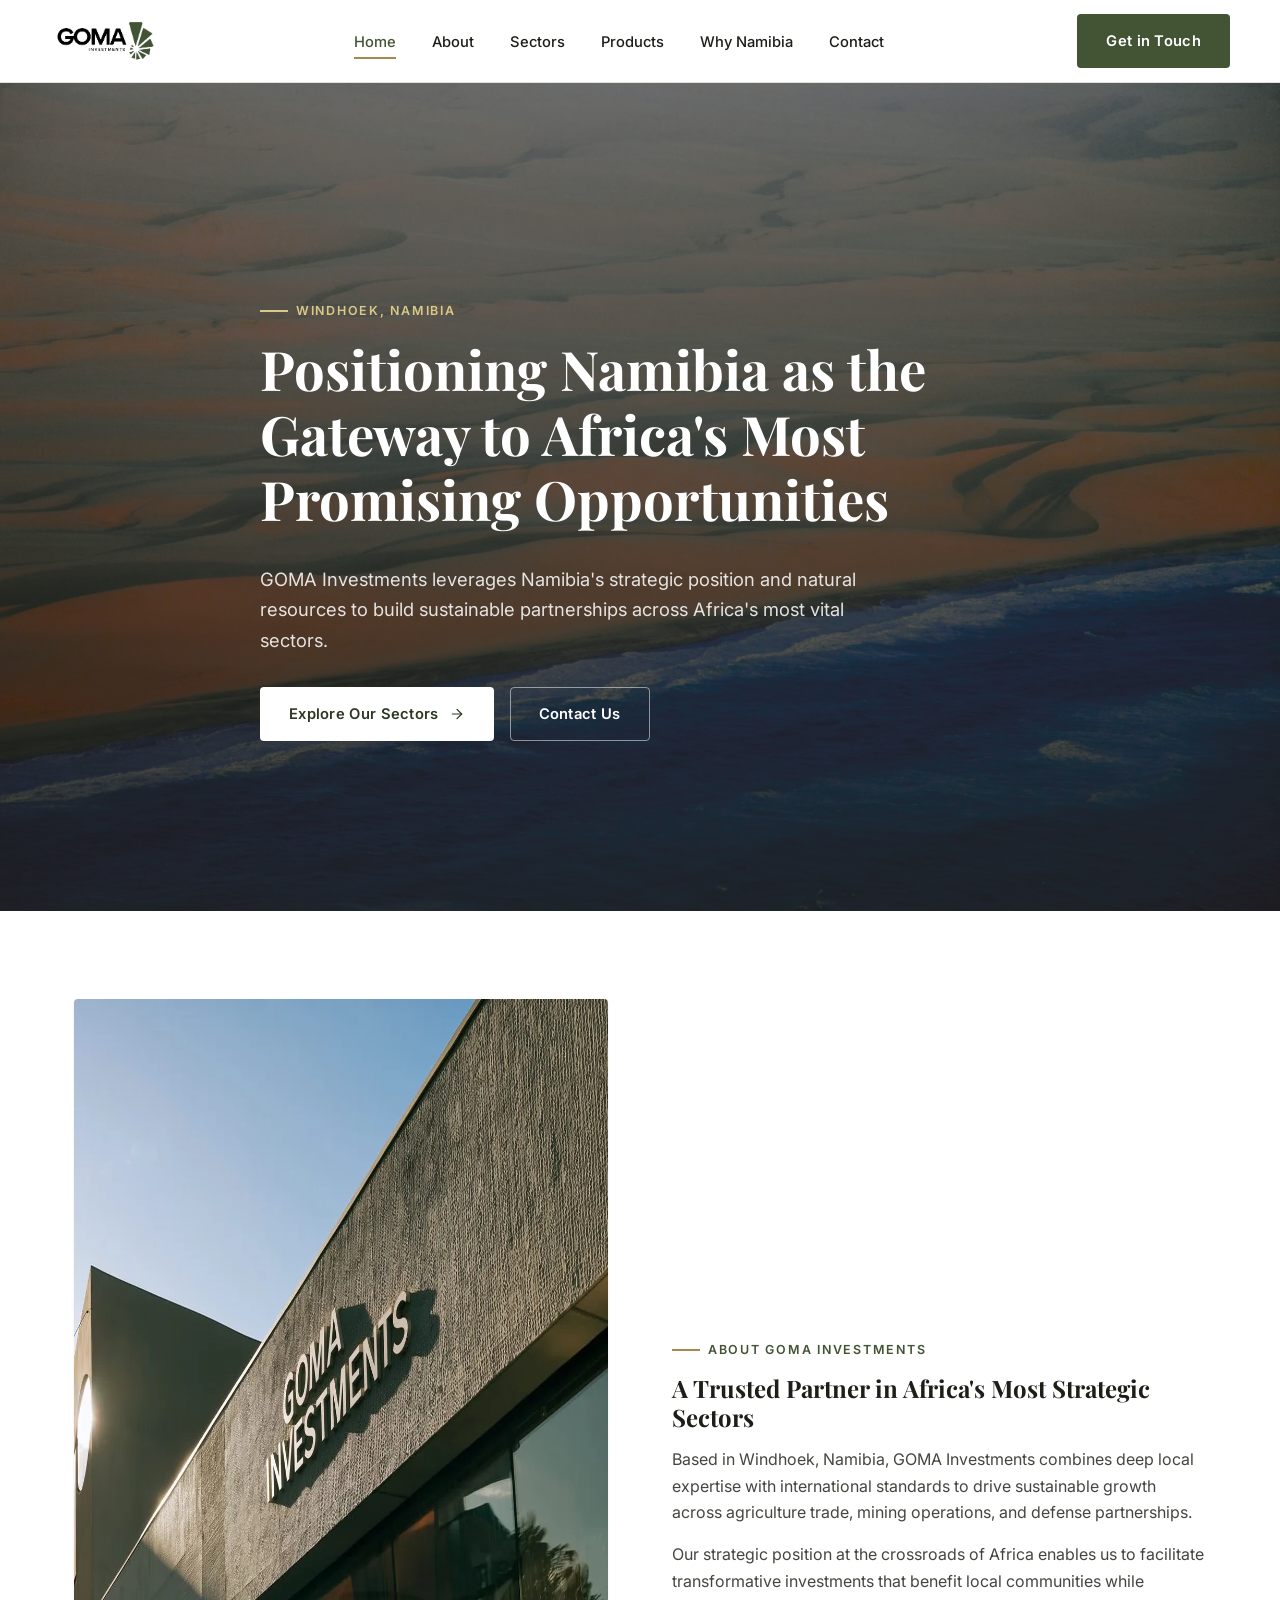
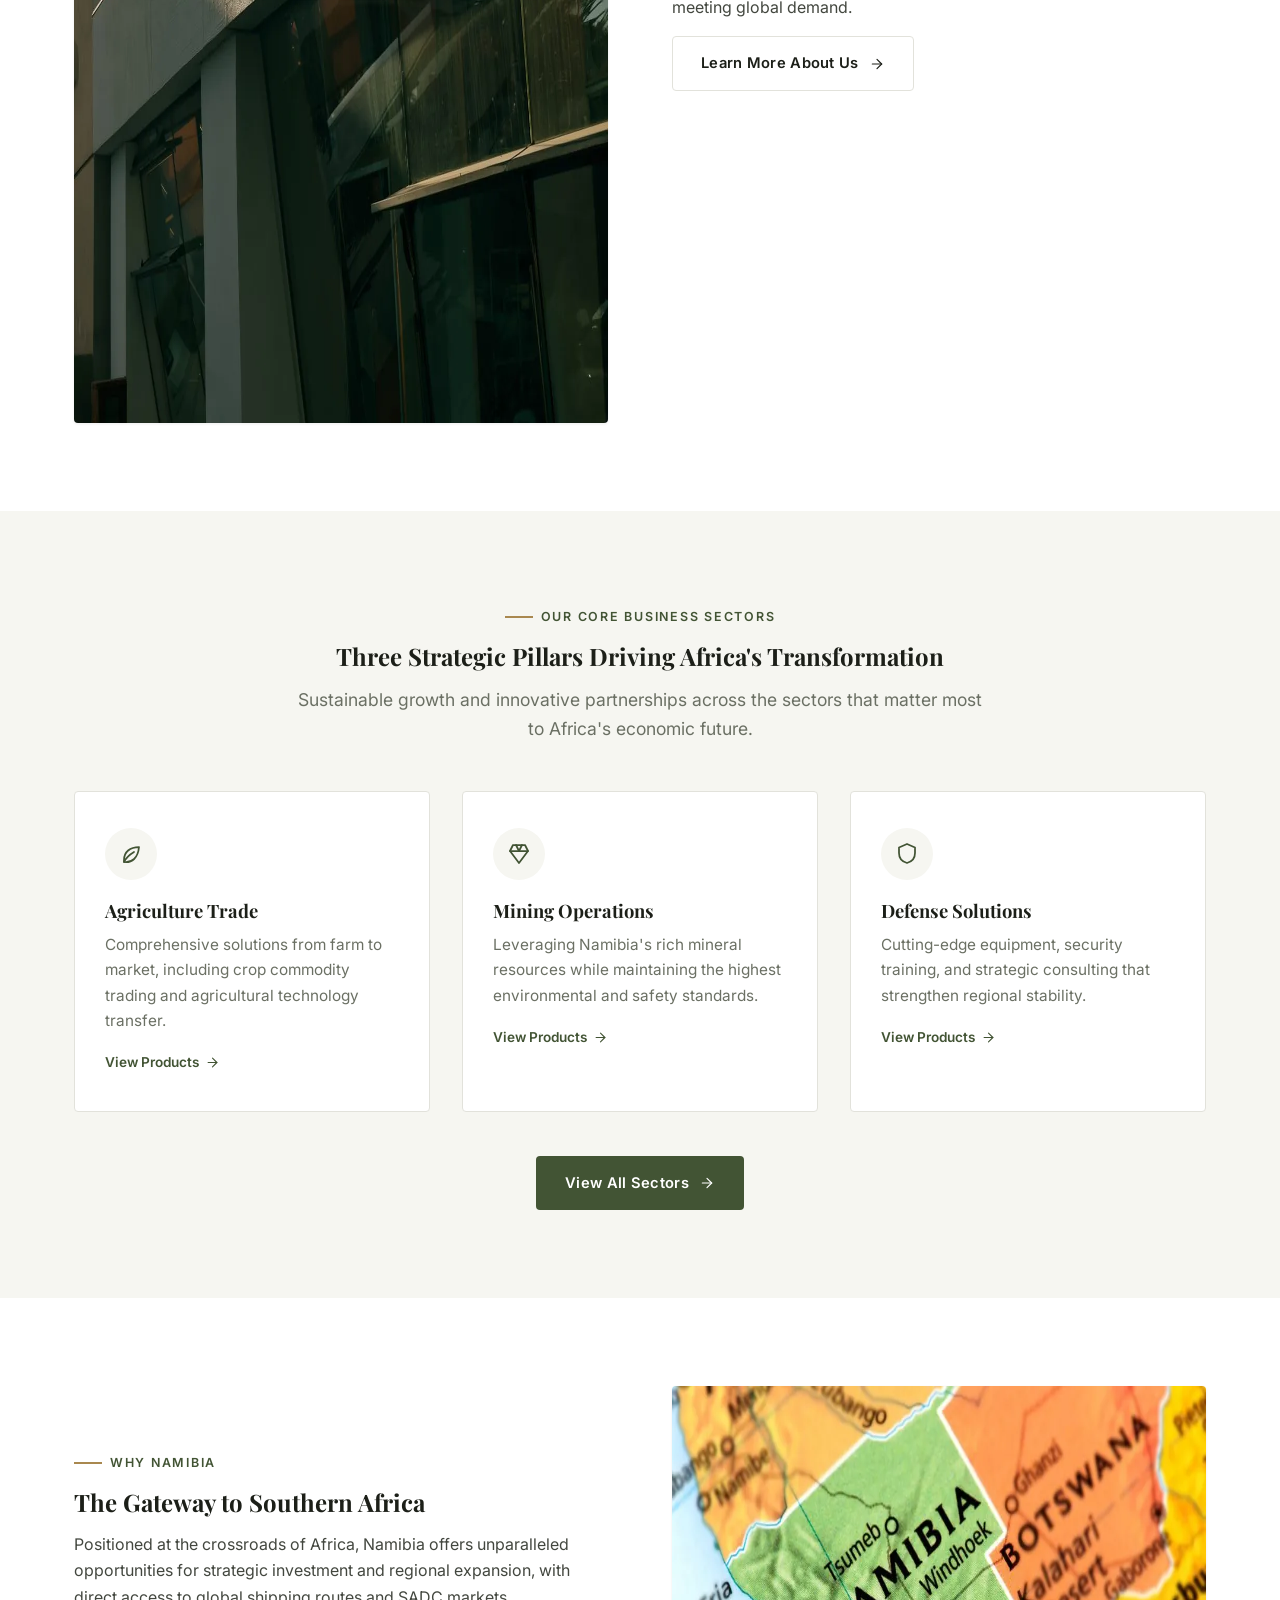
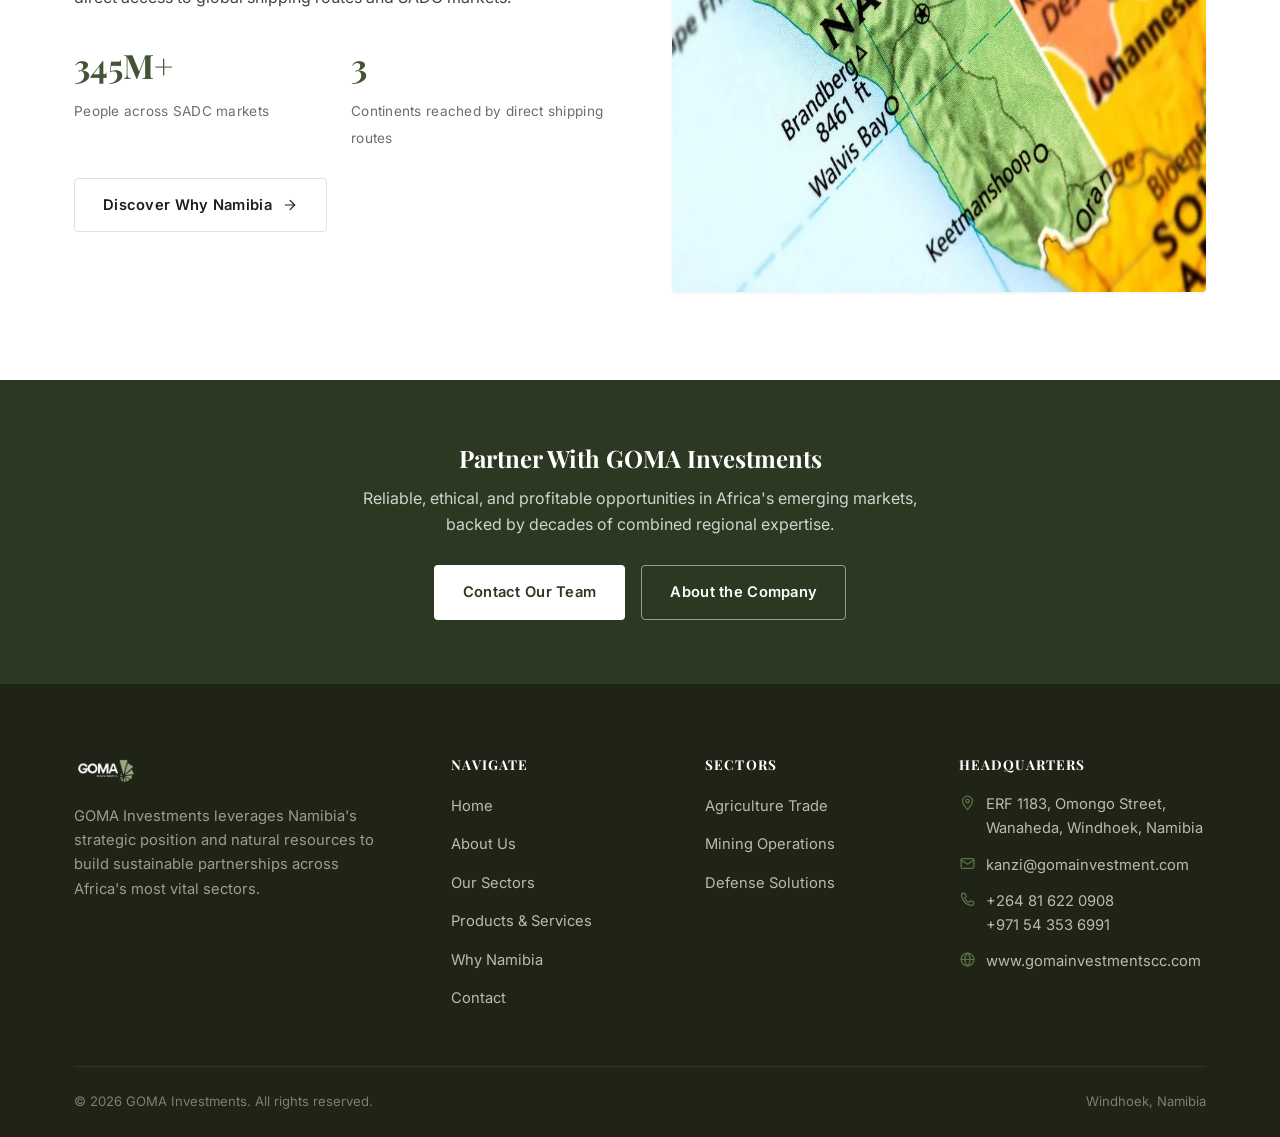
==== commit 725a0184: "Update footer website link to gomainvestmentscc.com Co-Authored-By: Claude Sonnet 5 <noreply@anthrop" ====
--- a/index.html
+++ b/index.html
@@ -208,7 +208,7 @@
         </div>
         <div class="contact-line" style="margin-top:12px;">
           <svg class="icon" viewBox="0 0 24 24"><circle cx="12" cy="12" r="9"/><line x1="3" y1="12" x2="21" y2="12"/><path d="M12 3c2.5 2.7 3.8 6 3.8 9s-1.3 6.3-3.8 9c-2.5-2.7-3.8-6-3.8-9s1.3-6.3 3.8-9z"/></svg>
-          <a href="https://www.gomainvestments.com" target="_blank" rel="noopener">www.gomainvestments.com</a>
+          <a href="https://www.gomainvestmentscc.com" target="_blank" rel="noopener">www.gomainvestmentscc.com</a>
         </div>
       </div>
     </div>
--- a/assets/css/style.css
+++ b/assets/css/style.css
@@ -477,3 +477,30 @@
   .split-copy .btn, .cta-banner .btn { width: 100%; justify-content: center; }
   .gallery-grid { grid-template-columns: 1fr 1fr; gap: 10px; }
 }
+
+/* ---------- Contact form ---------- */
+.contact-form-wrap { max-width: 640px; }
+.contact-form-wrap h2 { margin-top: 8px; }
+.hidden-field { position: absolute; left: -9999px; }
+.form-row { margin-top: 20px; display: flex; flex-direction: column; gap: 6px; }
+.form-row label { font-weight: 600; font-size: 0.9rem; color: var(--color-ink); }
+.form-row input,
+.form-row select,
+.form-row textarea {
+  font: inherit;
+  padding: 12px 14px;
+  border: 1px solid var(--color-line);
+  border-radius: var(--radius);
+  background: var(--color-surface);
+  color: var(--color-ink);
+}
+.form-row input:focus,
+.form-row select:focus,
+.form-row textarea:focus {
+  outline: none;
+  border-color: var(--color-primary);
+}
+#contact-form button[type="submit"] { margin-top: 24px; }
+.form-status { margin-top: 16px; font-weight: 600; }
+.form-status.is-success { color: var(--color-primary-dark); }
+.form-status.is-error { color: #a33; }
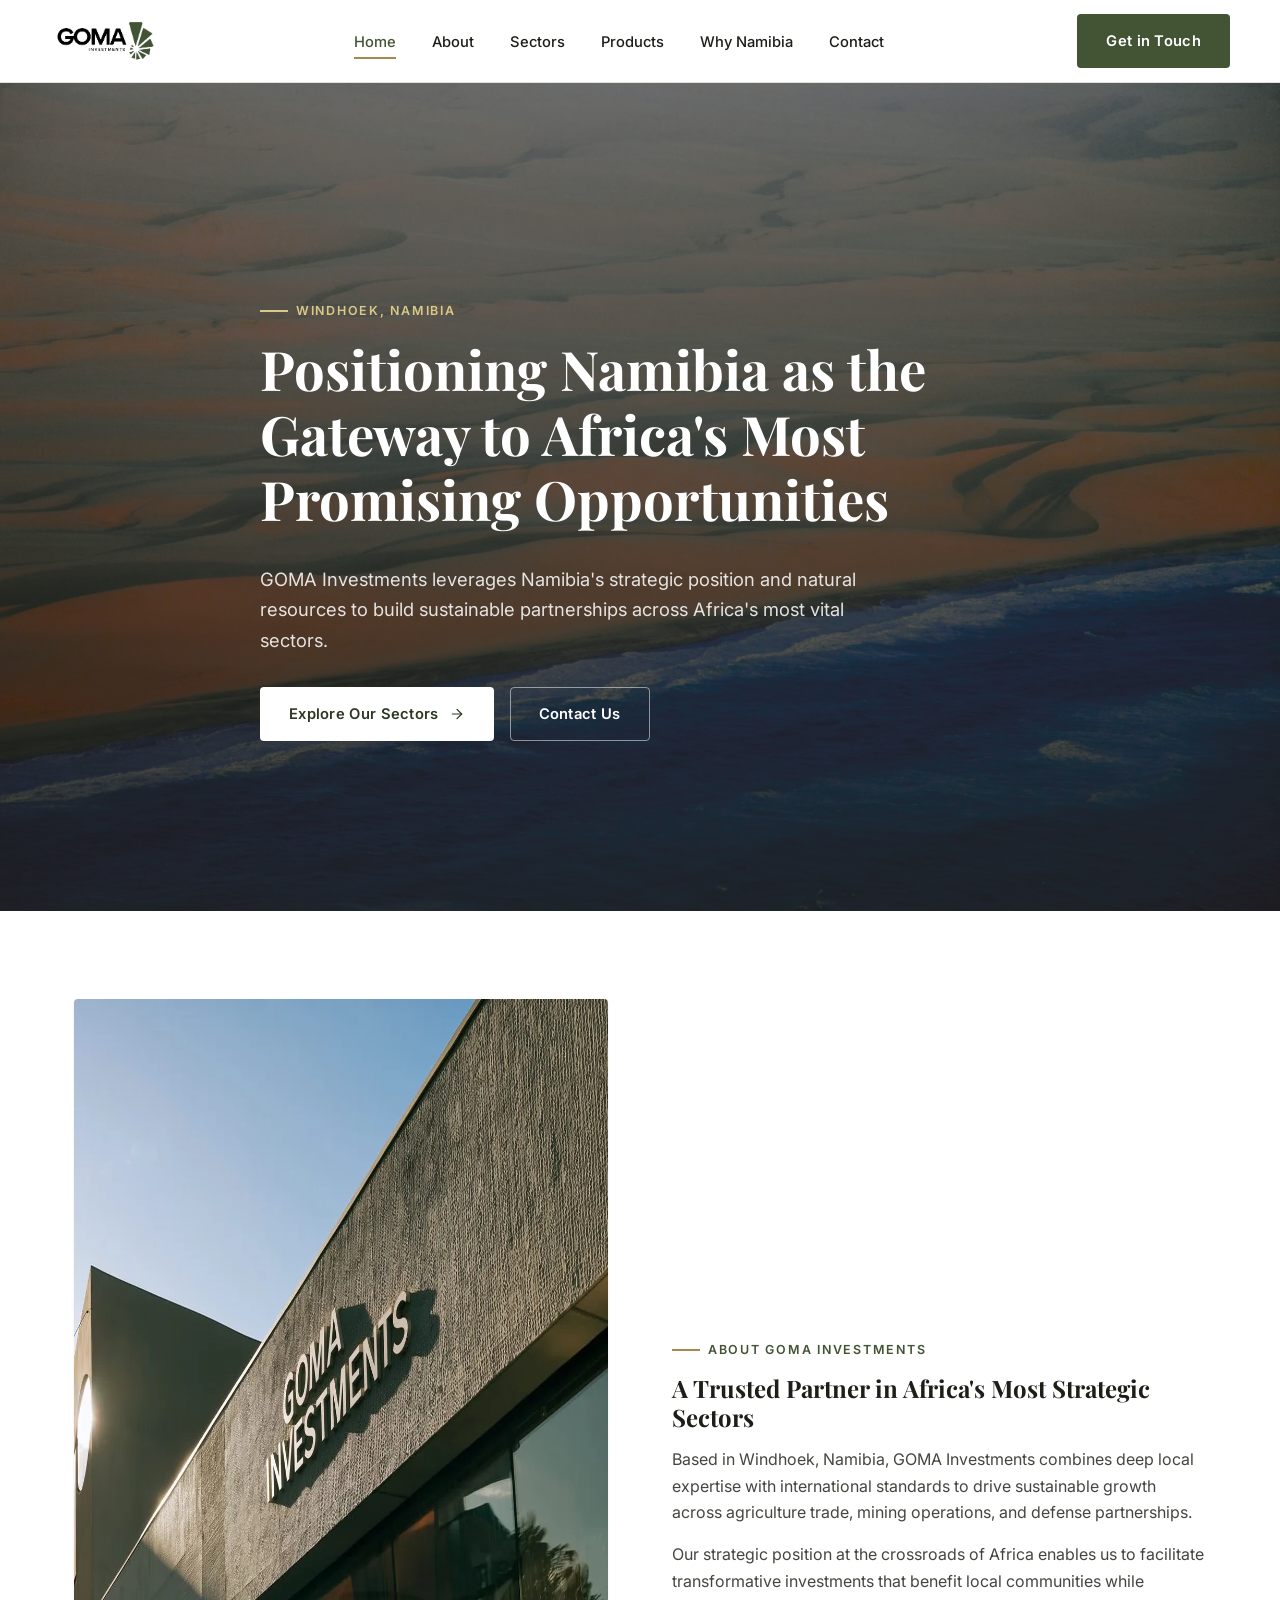
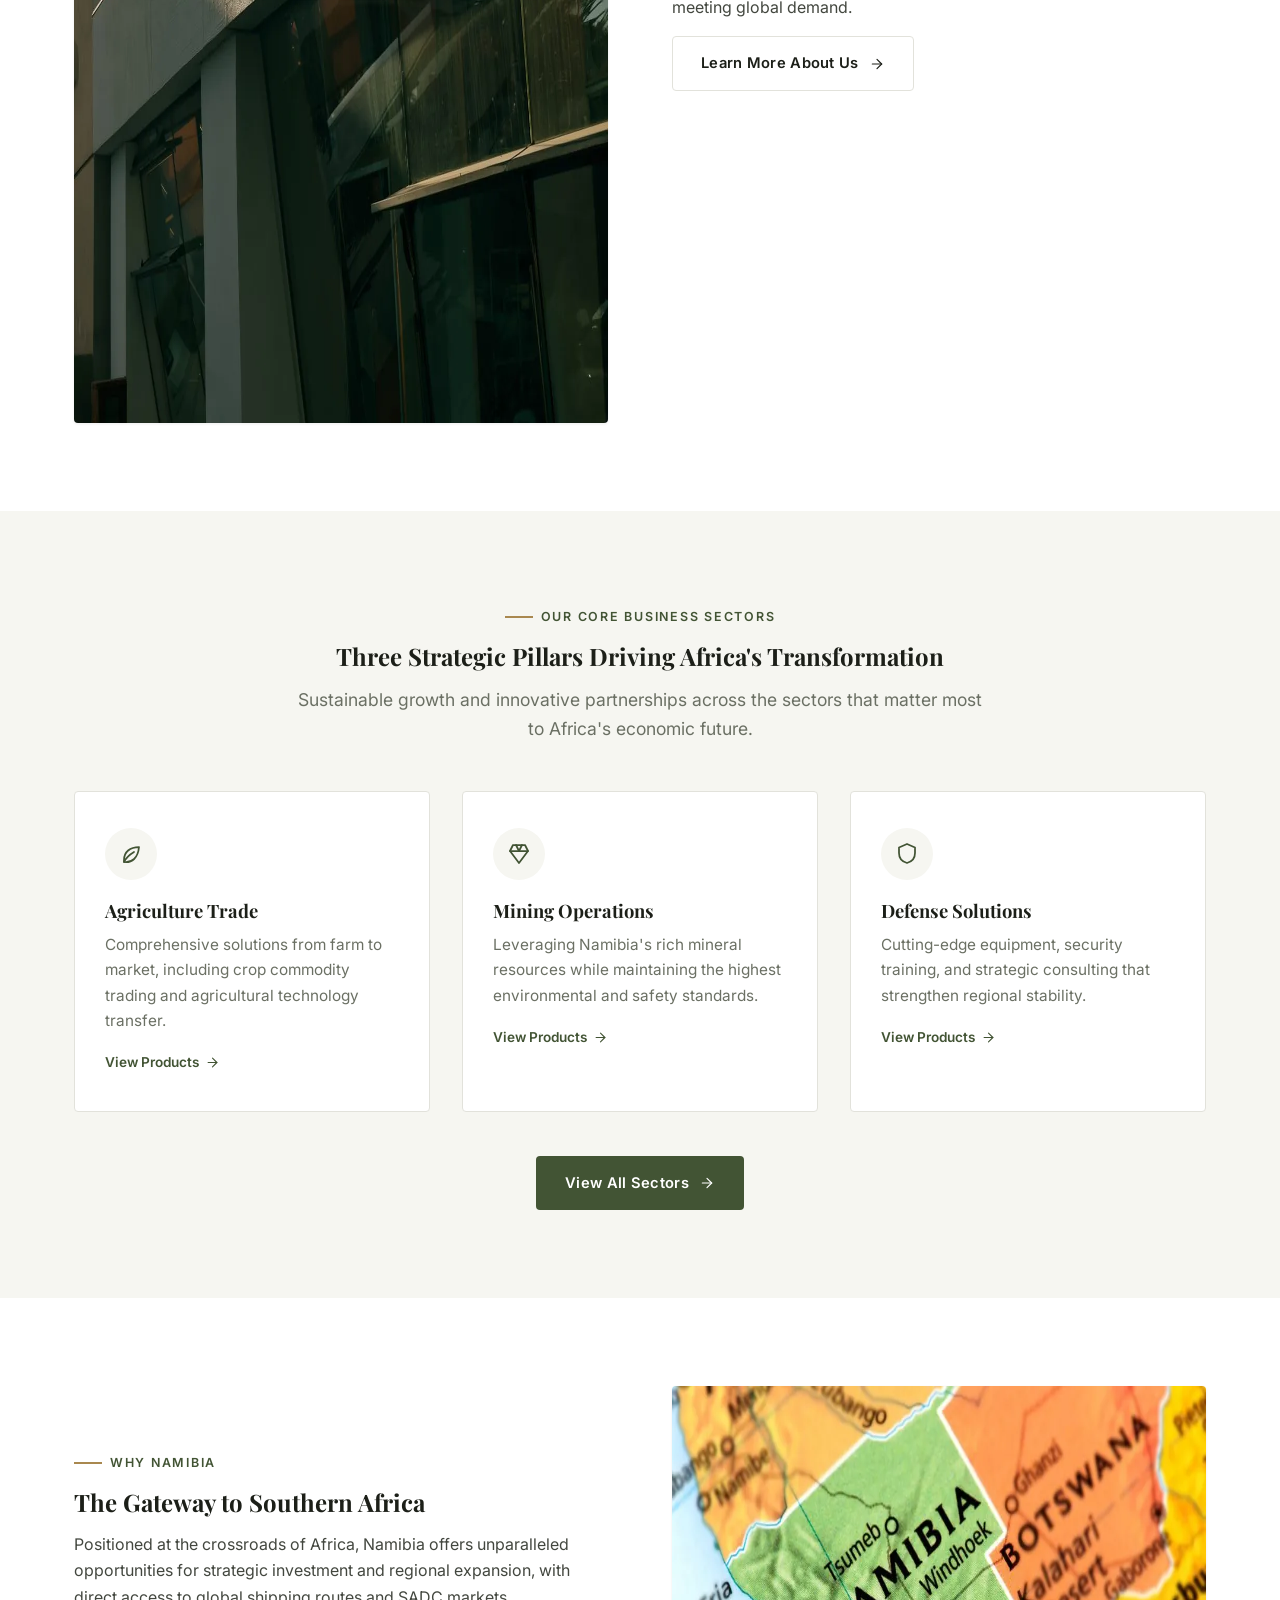
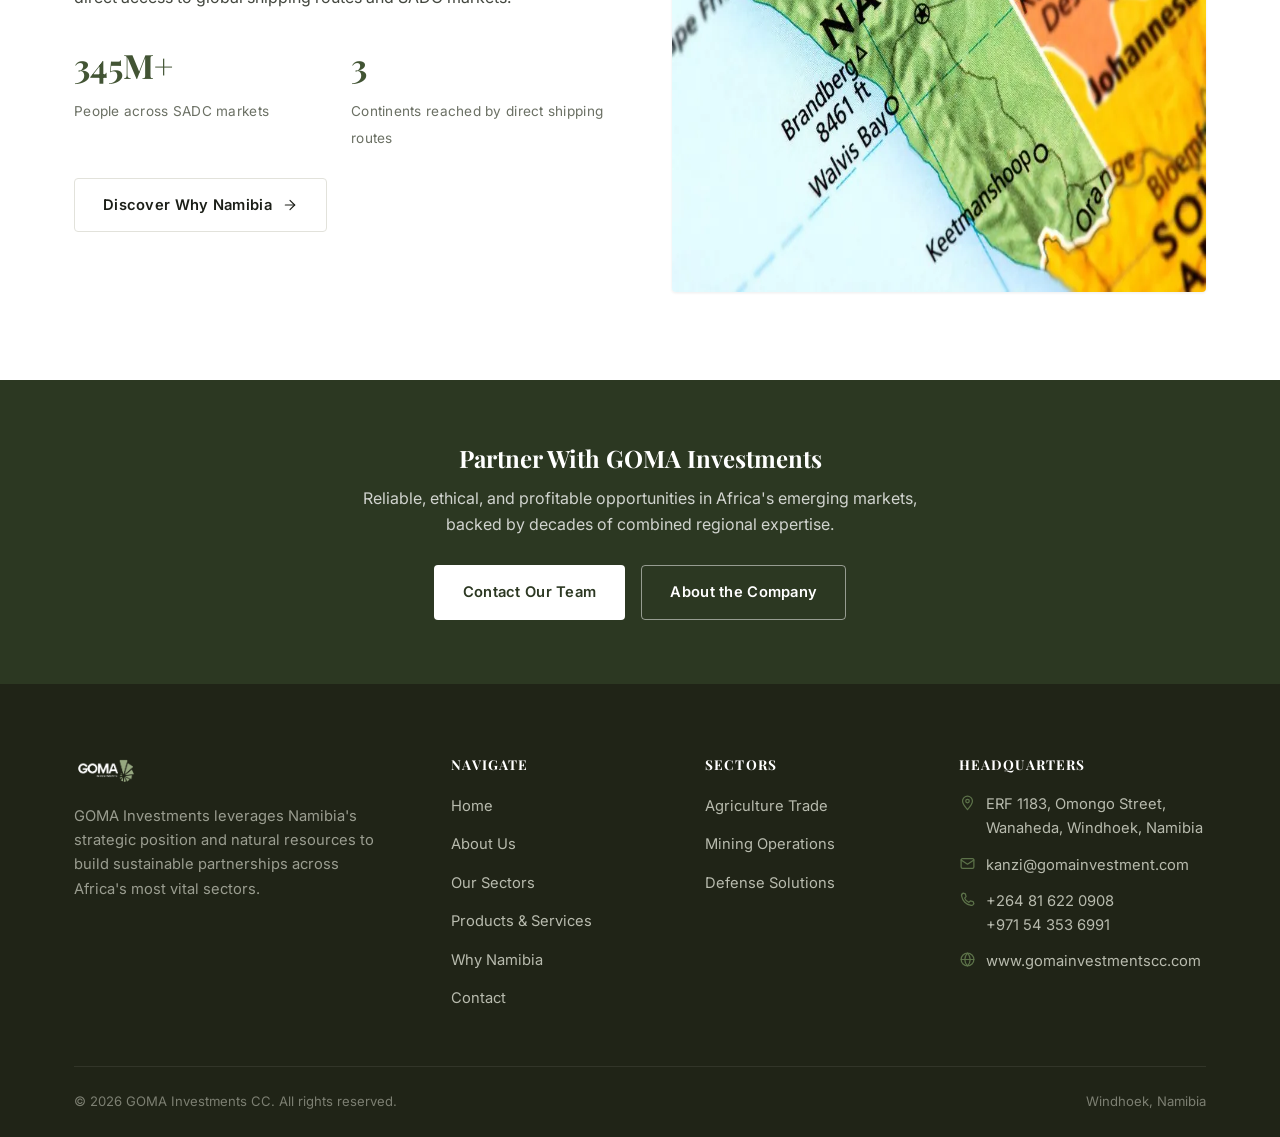
==== commit 315bb297: "Fix brand-domain entity signals for SEO (canonical, schema, meta) Fixes a broken outbound link on th" ====
--- a/index.html
+++ b/index.html
@@ -3,8 +3,24 @@
 <head>
 <meta charset="UTF-8">
 <meta name="viewport" content="width=device-width, initial-scale=1.0">
-<title>GOMA Investments | Gateway to Africa's Opportunities</title>
-<meta name="description" content="GOMA Investments is a Windhoek-based partner driving sustainable growth across agriculture trade, mining operations, and defense partnerships in Africa.">
+<title>GOMA Investments CC — Official Site | Windhoek, Namibia</title>
+<meta name="description" content="GOMA Investments CC is a registered Close Corporation based in Windhoek, Namibia, driving sustainable growth across agriculture trade, mining operations, and defense partnerships in Africa.">
+<link rel="canonical" href="https://gomainvestmentscc.com/">
+<meta property="og:type" content="website">
+<meta property="og:site_name" content="GOMA Investments">
+<meta property="og:title" content="GOMA Investments CC — Official Site | Windhoek, Namibia">
+<meta property="og:description" content="GOMA Investments CC is a registered Close Corporation based in Windhoek, Namibia, driving sustainable growth across agriculture trade, mining operations, and defense partnerships in Africa.">
+<meta property="og:url" content="https://gomainvestmentscc.com/">
+<meta property="og:image" content="https://gomainvestmentscc.com/assets/images/logo.png">
+<meta property="og:locale" content="en_NA">
+<meta name="twitter:card" content="summary_large_image">
+<meta name="twitter:title" content="GOMA Investments CC — Official Site | Windhoek, Namibia">
+<meta name="twitter:description" content="GOMA Investments CC is a registered Close Corporation based in Windhoek, Namibia, driving sustainable growth across agriculture trade, mining operations, and defense partnerships in Africa.">
+<meta name="twitter:image" content="https://gomainvestmentscc.com/assets/images/logo.png">
+<meta name="geo.region" content="NA">
+<meta name="geo.placename" content="Windhoek">
+<meta name="geo.position" content="-22.5559;17.0658">
+<meta name="ICBM" content="-22.5559, 17.0658">
 <link rel="icon" type="image/png" sizes="32x32" href="assets/images/favicon-32.png">
 <link rel="apple-touch-icon" href="assets/images/favicon-180.png">
 <link rel="preconnect" href="https://fonts.googleapis.com">
@@ -12,6 +28,54 @@
 <link href="https://fonts.googleapis.com/css2?family=Inter:wght@400;500;600&family=Playfair+Display:wght@700&display=swap" rel="stylesheet">
 <link rel="stylesheet" href="assets/css/style.css">
 <link rel="preload" as="image" href="assets/images/hero-skeleton-coast.webp" type="image/webp" fetchpriority="high">
+<script type="application/ld+json">
+{
+  "@context": "https://schema.org",
+  "@graph": [
+    {
+      "@type": ["Organization", "LocalBusiness"],
+      "@id": "https://gomainvestmentscc.com/#organization",
+      "name": "GOMA Investments",
+      "legalName": "GOMA Investments CC",
+      "alternateName": ["Goma Investments", "Goma Investment", "GOMA Investments CC", "Goma Investments cc"],
+      "url": "https://gomainvestmentscc.com/",
+      "logo": { "@type": "ImageObject", "url": "https://gomainvestmentscc.com/assets/images/logo.png" },
+      "image": "https://gomainvestmentscc.com/assets/images/logo.png",
+      "description": "GOMA Investments CC is a registered Close Corporation based in Windhoek, Namibia, driving sustainable growth across agriculture trade, mining operations, and defense partnerships in Africa.",
+      "email": "kanzi@gomainvestment.com",
+      "telephone": "+264816220908",
+      "address": {
+        "@type": "PostalAddress",
+        "streetAddress": "ERF 1183, Omongo Street, Wanaheda",
+        "addressLocality": "Windhoek",
+        "addressCountry": "NA"
+      },
+      "geo": { "@type": "GeoCoordinates", "latitude": -22.5559, "longitude": 17.0658 },
+      "areaServed": [
+        { "@type": "Country", "name": "Namibia" },
+        { "@type": "Place", "name": "SADC" }
+      ],
+      "knowsAbout": ["Agriculture Trade", "Mining Operations", "Defense Solutions", "Investment"]
+    },
+    {
+      "@type": "WebSite",
+      "@id": "https://gomainvestmentscc.com/#website",
+      "url": "https://gomainvestmentscc.com/",
+      "name": "GOMA Investments",
+      "publisher": { "@id": "https://gomainvestmentscc.com/#organization" }
+    },
+    {
+      "@type": "WebPage",
+      "@id": "https://gomainvestmentscc.com/#webpage",
+      "url": "https://gomainvestmentscc.com/",
+      "name": "GOMA Investments CC — Official Site | Windhoek, Namibia",
+      "isPartOf": { "@id": "https://gomainvestmentscc.com/#website" },
+      "about": { "@id": "https://gomainvestmentscc.com/#organization" },
+      "inLanguage": "en-NA"
+    }
+  ]
+}
+</script>
 </head>
 <body>
 
@@ -213,7 +277,7 @@
       </div>
     </div>
     <div class="footer-bottom">
-      <span>&copy; <span data-year>2026</span> GOMA Investments. All rights reserved.</span>
+      <span>&copy; <span data-year>2026</span> GOMA Investments CC. All rights reserved.</span>
       <span>Windhoek, Namibia</span>
     </div>
   </div>
